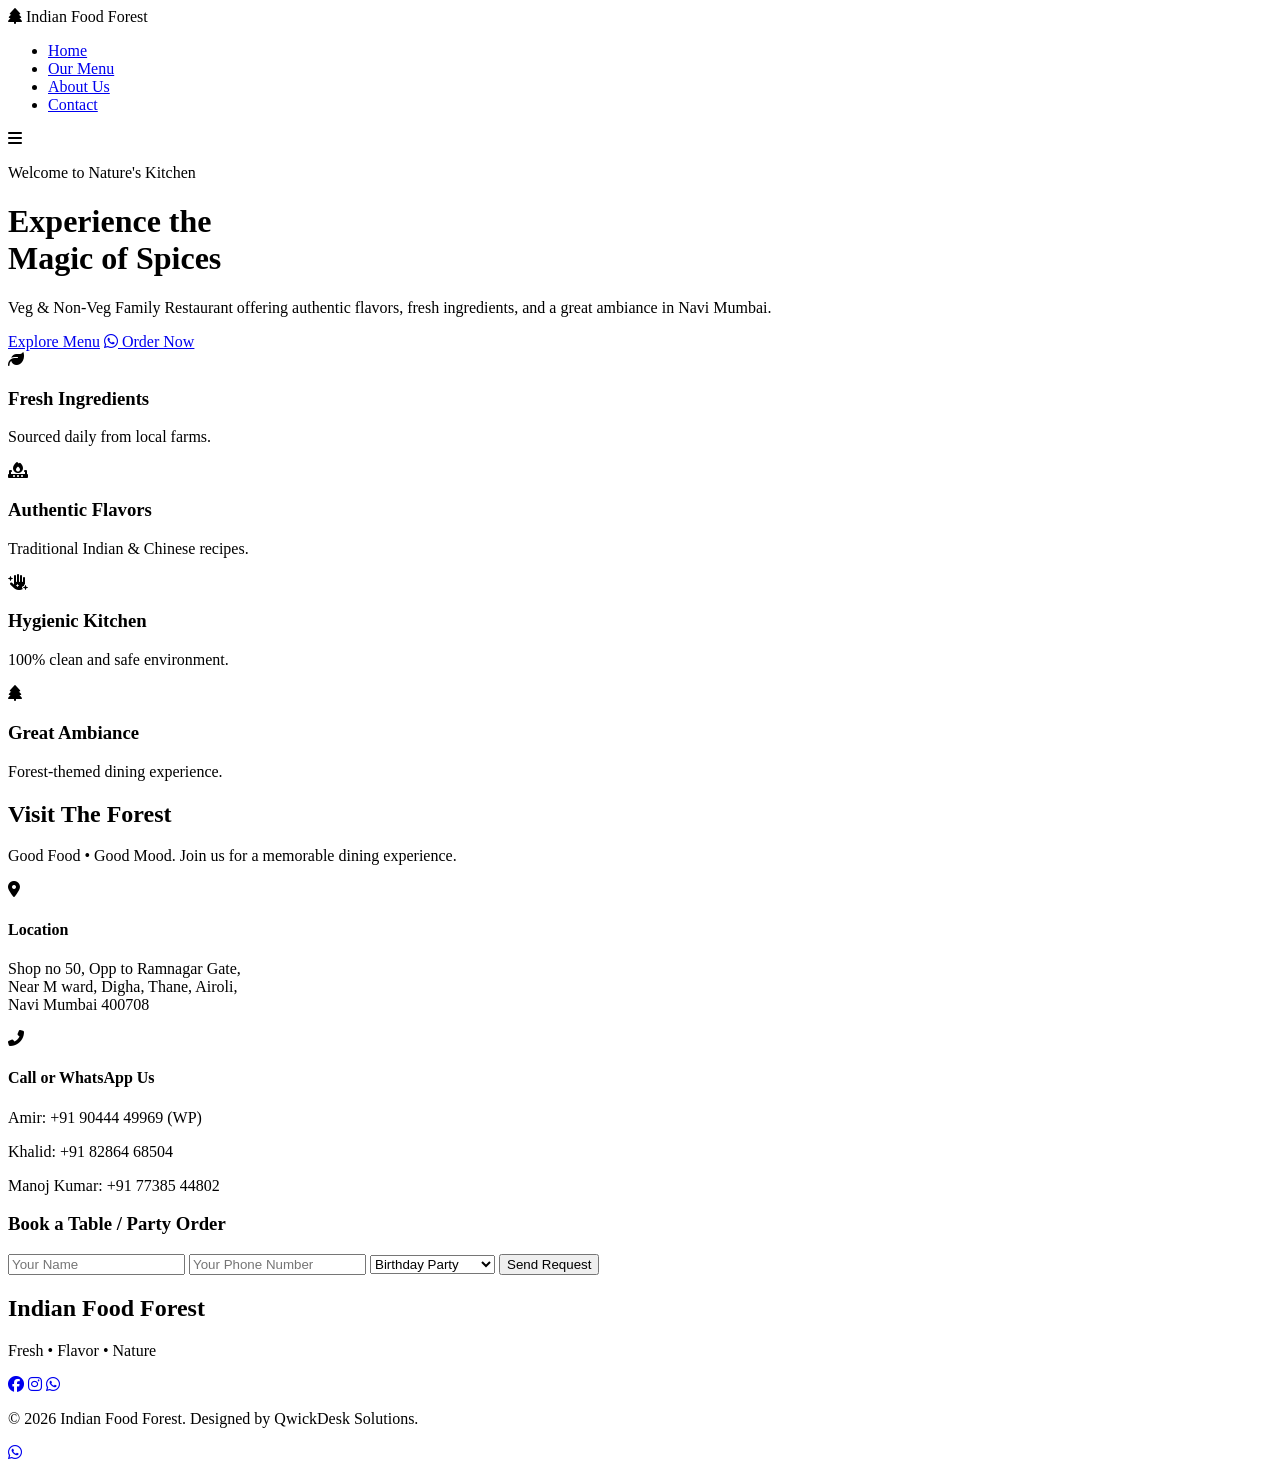
==== index.html @ 65fd7788 "Create index.html" ====
<!DOCTYPE html>
<html lang="en">
<head>
    <meta charset="UTF-8">
    <meta name="viewport" content="width=device-width, initial-scale=1.0">
    <title>Indian Food Forest | Fresh • Flavor • Nature</title>
    <link href="https://fonts.googleapis.com/css2?family=Playfair+Display:wght@500;700&family=Poppins:wght@300;400;600&display=swap" rel="stylesheet">
    <link rel="stylesheet" href="https://cdnjs.cloudflare.com/ajax/libs/font-awesome/6.4.0/css/all.min.css">
    <link rel="stylesheet" href="style.css">
</head>
<body>
    <nav class="navbar">
        <div class="logo">
            <i class="fas fa-tree"></i> Indian Food <span>Forest</span>
        </div>
        <ul class="nav-links">
            <li><a href="index.html" class="active">Home</a></li>
            <li><a href="menu.html">Our Menu</a></li>
            <li><a href="#about">About Us</a></li>
            <li><a href="#contact">Contact</a></li>
        </ul>
        <div class="hamburger"><i class="fas fa-bars"></i></div>
    </nav>

    <header class="hero" id="home">
        <div class="hero-overlay"></div>
        <div class="hero-content">
            <p class="subtitle">Welcome to Nature's Kitchen</p>
            <h1>Experience the <br><span>Magic of Spices</span></h1>
            <p class="description">Veg & Non-Veg Family Restaurant offering authentic flavors, fresh ingredients, and a great ambiance in Navi Mumbai.</p>
            <div class="hero-btns">
                <a href="menu.html" class="btn btn-primary">Explore Menu</a>
                <a href="https://wa.me/919044449969" class="btn btn-outline" target="_blank"><i class="fab fa-whatsapp"></i> Order Now</a>
            </div>
        </div>
    </header>

    <section class="features">
        <div class="feature-box">
            <i class="fas fa-leaf"></i>
            <h3>Fresh Ingredients</h3>
            <p>Sourced daily from local farms.</p>
        </div>
        <div class="feature-box">
            <i class="fas fa-fire-burner"></i>
            <h3>Authentic Flavors</h3>
            <p>Traditional Indian & Chinese recipes.</p>
        </div>
        <div class="feature-box">
            <i class="fas fa-hand-sparkles"></i>
            <h3>Hygienic Kitchen</h3>
            <p>100% clean and safe environment.</p>
        </div>
        <div class="feature-box">
            <i class="fas fa-tree"></i>
            <h3>Great Ambiance</h3>
            <p>Forest-themed dining experience.</p>
        </div>
    </section>

    <section class="contact-section" id="contact">
        <div class="contact-container">
            <div class="contact-info">
                <h2>Visit The Forest</h2>
                <p>Good Food • Good Mood. Join us for a memorable dining experience.</p>
                
                <div class="info-item">
                    <i class="fas fa-map-marker-alt"></i>
                    <div>
                        <h4>Location</h4>
                        <p>Shop no 50, Opp to Ramnagar Gate,<br>Near M ward, Digha, Thane, Airoli,<br>Navi Mumbai 400708</p>
                    </div>
                </div>
                
                <div class="info-item">
                    <i class="fas fa-phone-alt"></i>
                    <div>
                        <h4>Call or WhatsApp Us</h4>
                        <p>Amir: +91 90444 49969 (WP)</p>
                        <p>Khalid: +91 82864 68504</p>
                        <p>Manoj Kumar: +91 77385 44802</p>
                    </div>
                </div>
            </div>
            
            <div class="contact-form">
                <h3>Book a Table / Party Order</h3>
                <form>
                    <input type="text" placeholder="Your Name" required>
                    <input type="tel" placeholder="Your Phone Number" required>
                    <select>
                        <option>Birthday Party</option>
                        <option>Kitty Party</option>
                        <option>Anniversary</option>
                        <option>Outdoor Catering</option>
                    </select>
                    <button type="submit" class="btn btn-primary">Send Request</button>
                </form>
            </div>
        </div>
    </section>

    <footer>
        <div class="footer-content">
            <h2>Indian Food Forest</h2>
            <p>Fresh • Flavor • Nature</p>
            <div class="socials">
                <a href="#"><i class="fab fa-facebook"></i></a>
                <a href="#"><i class="fab fa-instagram"></i></a>
                <a href="#"><i class="fab fa-whatsapp"></i></a>
            </div>
            <p class="copyright">&copy; 2026 Indian Food Forest. Designed by QwickDesk Solutions.</p>
        </div>
    </footer>

    <a href="https://wa.me/919044449969" class="floating-wa" target="_blank">
        <i class="fab fa-whatsapp"></i>
    </a>

    <script src="script.js"></script>
</body>
</html>
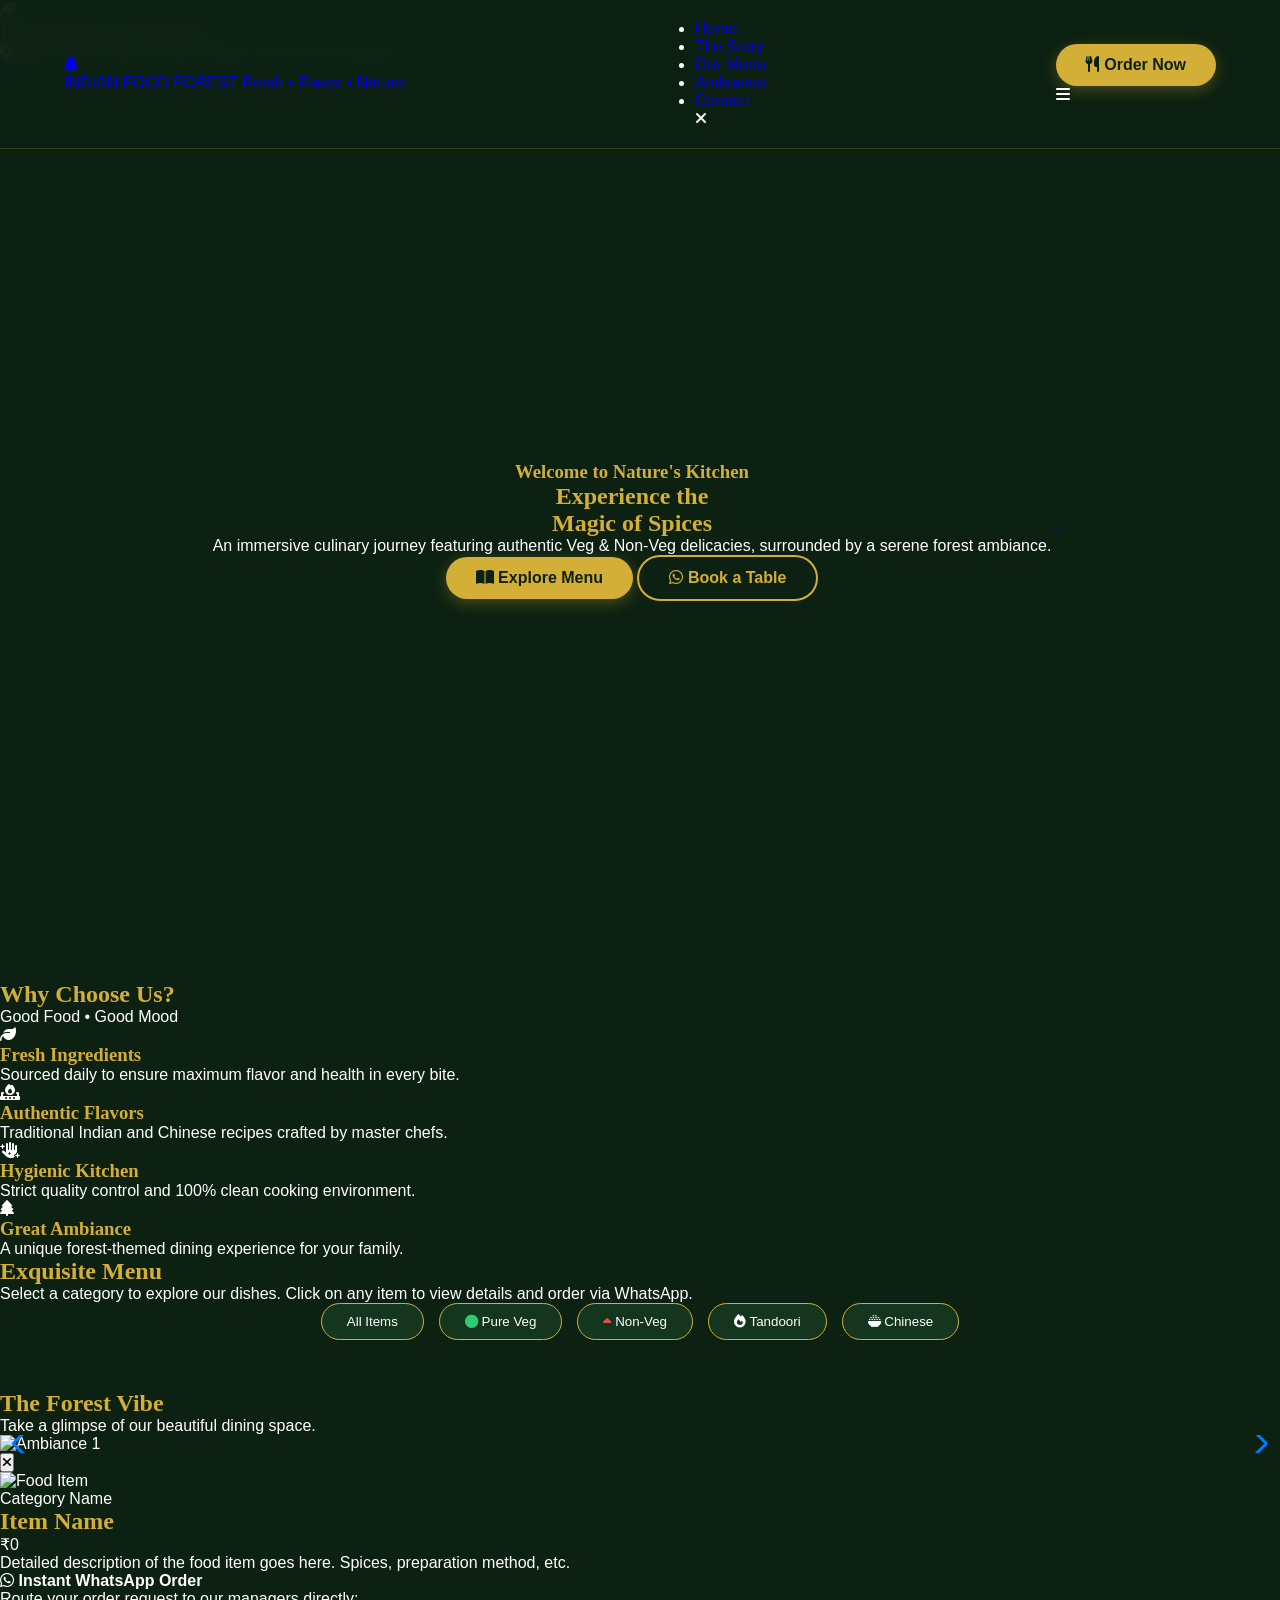
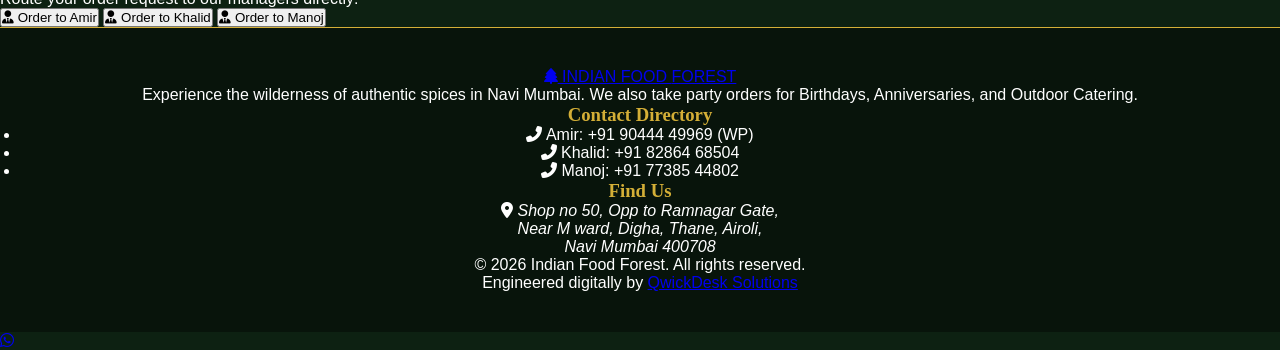
==== commit c387aa4b: "Update index.html" ====
--- a/index.html
+++ b/index.html
@@ -3,120 +3,253 @@
 <head>
     <meta charset="UTF-8">
     <meta name="viewport" content="width=device-width, initial-scale=1.0">
-    <title>Indian Food Forest | Fresh • Flavor • Nature</title>
-    <link href="https://fonts.googleapis.com/css2?family=Playfair+Display:wght@500;700&family=Poppins:wght@300;400;600&display=swap" rel="stylesheet">
+    <meta http-equiv="X-UA-Compatible" content="ie=edge">
+    
+    <title>Indian Food Forest | Premium Family Restaurant in Navi Mumbai</title>
+    <meta name="description" content="Experience the magic of authentic Veg and Non-Veg delicacies at Indian Food Forest. Located in Airoli, Navi Mumbai. Order online or book a table today!">
+    <meta name="keywords" content="Indian Food Forest, restaurant in Airoli, best veg non-veg restaurant Thane, food delivery Airoli, Tandoori food">
+    <meta name="author" content="QwickDesk Solutions">
+
+    <link rel="preconnect" href="https://fonts.googleapis.com">
+    <link rel="preconnect" href="https://fonts.gstatic.com" crossorigin>
+    <link href="https://fonts.googleapis.com/css2?family=Cinzel:wght@400;600;700&family=Montserrat:wght@300;400;500;600;700&display=swap" rel="stylesheet">
+    
     <link rel="stylesheet" href="https://cdnjs.cloudflare.com/ajax/libs/font-awesome/6.4.0/css/all.min.css">
+    
+    <link href="https://unpkg.com/aos@2.3.1/dist/aos.css" rel="stylesheet">
+    
+    <link rel="stylesheet" href="https://cdn.jsdelivr.net/npm/swiper@10/swiper-bundle.min.css" />
+
     <link rel="stylesheet" href="style.css">
 </head>
-<body>
-    <nav class="navbar">
-        <div class="logo">
-            <i class="fas fa-tree"></i> Indian Food <span>Forest</span>
-        </div>
-        <ul class="nav-links">
-            <li><a href="index.html" class="active">Home</a></li>
-            <li><a href="menu.html">Our Menu</a></li>
-            <li><a href="#about">About Us</a></li>
-            <li><a href="#contact">Contact</a></li>
-        </ul>
-        <div class="hamburger"><i class="fas fa-bars"></i></div>
-    </nav>
-
-    <header class="hero" id="home">
-        <div class="hero-overlay"></div>
-        <div class="hero-content">
-            <p class="subtitle">Welcome to Nature's Kitchen</p>
-            <h1>Experience the <br><span>Magic of Spices</span></h1>
-            <p class="description">Veg & Non-Veg Family Restaurant offering authentic flavors, fresh ingredients, and a great ambiance in Navi Mumbai.</p>
-            <div class="hero-btns">
-                <a href="menu.html" class="btn btn-primary">Explore Menu</a>
-                <a href="https://wa.me/919044449969" class="btn btn-outline" target="_blank"><i class="fab fa-whatsapp"></i> Order Now</a>
-            </div>
-        </div>
+<body class="hidden-scroll">
+
+    <div id="preloader">
+        <div class="loader-content">
+            <i class="fas fa-leaf preloader-icon"></i>
+            <h2>Loading The Forest...</h2>
+            <div class="progress-bar"><div class="progress"></div></div>
+        </div>
+    </div>
+
+    <div class="top-bar">
+        <div class="container top-bar-inner">
+            <div class="contact-strip">
+                <span><i class="fas fa-map-marker-alt"></i> Shop no 50, Near M ward, Digha, Airoli, Navi Mumbai</span>
+            </div>
+            <div class="social-strip">
+                <a href="#"><i class="fab fa-instagram"></i></a>
+                <a href="#"><i class="fab fa-facebook-f"></i></a>
+            </div>
+        </div>
+    </div>
+
+    <header class="header" id="header">
+        <nav class="navbar container">
+            <a href="index.html" class="brand-logo">
+                <i class="fas fa-tree logo-icon"></i>
+                <div class="logo-text">
+                    <span class="title">INDIAN FOOD <span class="highlight">FOREST</span></span>
+                    <span class="subtitle">Fresh • Flavor • Nature</span>
+                </div>
+            </a>
+            
+            <div class="nav-menu" id="nav-menu">
+                <ul class="nav-list">
+                    <li class="nav-item"><a href="#hero" class="nav-link active-link">Home</a></li>
+                    <li class="nav-item"><a href="#about" class="nav-link">The Story</a></li>
+                    <li class="nav-item"><a href="#menu-explore" class="nav-link">Our Menu</a></li>
+                    <li class="nav-item"><a href="#gallery" class="nav-link">Ambiance</a></li>
+                    <li class="nav-item"><a href="#footer-section" class="nav-link">Contact</a></li>
+                </ul>
+                <div class="nav-close" id="nav-close"><i class="fas fa-times"></i></div>
+            </div>
+
+            <div class="nav-actions">
+                <a href="#menu-explore" class="btn btn-primary nav-btn"><i class="fas fa-utensils"></i> Order Now</a>
+                <div class="nav-toggle" id="nav-toggle"><i class="fas fa-bars"></i></div>
+            </div>
+        </nav>
     </header>
 
-    <section class="features">
-        <div class="feature-box">
-            <i class="fas fa-leaf"></i>
-            <h3>Fresh Ingredients</h3>
-            <p>Sourced daily from local farms.</p>
-        </div>
-        <div class="feature-box">
-            <i class="fas fa-fire-burner"></i>
-            <h3>Authentic Flavors</h3>
-            <p>Traditional Indian & Chinese recipes.</p>
-        </div>
-        <div class="feature-box">
-            <i class="fas fa-hand-sparkles"></i>
-            <h3>Hygienic Kitchen</h3>
-            <p>100% clean and safe environment.</p>
-        </div>
-        <div class="feature-box">
-            <i class="fas fa-tree"></i>
-            <h3>Great Ambiance</h3>
-            <p>Forest-themed dining experience.</p>
-        </div>
-    </section>
-
-    <section class="contact-section" id="contact">
-        <div class="contact-container">
-            <div class="contact-info">
-                <h2>Visit The Forest</h2>
-                <p>Good Food • Good Mood. Join us for a memorable dining experience.</p>
-                
-                <div class="info-item">
+    <main class="main">
+        <section class="hero section" id="hero">
+            <div class="hero-overlay"></div>
+            <div class="hero-container container grid">
+                <div class="hero-data" data-aos="fade-up" data-aos-duration="1500">
+                    <h3 class="hero-subtitle">Welcome to Nature's Kitchen</h3>
+                    <h1 class="hero-title">Experience the <br><span class="text-gradient">Magic of Spices</span></h1>
+                    <p class="hero-description">An immersive culinary journey featuring authentic Veg & Non-Veg delicacies, surrounded by a serene forest ambiance.</p>
+                    <div class="hero-buttons">
+                        <a href="#menu-explore" class="btn btn-primary"><i class="fas fa-book-open"></i> Explore Menu</a>
+                        <a href="https://wa.me/919044449969" target="_blank" class="btn btn-outline"><i class="fab fa-whatsapp"></i> Book a Table</a>
+                    </div>
+                </div>
+            </div>
+            <div class="scroll-down">
+                <a href="#about"><i class="fas fa-chevron-down scroll-bounce"></i></a>
+            </div>
+        </section>
+
+        <section class="about section" id="about">
+            <div class="container">
+                <div class="section-title-wrap" data-aos="fade-up">
+                    <h2 class="section-title">Why Choose Us?</h2>
+                    <p class="section-subtitle">Good Food • Good Mood</p>
+                </div>
+                <div class="features-grid grid">
+                    <div class="feature-card" data-aos="fade-up" data-aos-delay="100">
+                        <div class="feature-icon"><i class="fas fa-leaf"></i></div>
+                        <h3>Fresh Ingredients</h3>
+                        <p>Sourced daily to ensure maximum flavor and health in every bite.</p>
+                    </div>
+                    <div class="feature-card" data-aos="fade-up" data-aos-delay="200">
+                        <div class="feature-icon"><i class="fas fa-fire-burner"></i></div>
+                        <h3>Authentic Flavors</h3>
+                        <p>Traditional Indian and Chinese recipes crafted by master chefs.</p>
+                    </div>
+                    <div class="feature-card" data-aos="fade-up" data-aos-delay="300">
+                        <div class="feature-icon"><i class="fas fa-hand-sparkles"></i></div>
+                        <h3>Hygienic Kitchen</h3>
+                        <p>Strict quality control and 100% clean cooking environment.</p>
+                    </div>
+                    <div class="feature-card" data-aos="fade-up" data-aos-delay="400">
+                        <div class="feature-icon"><i class="fas fa-tree"></i></div>
+                        <h3>Great Ambiance</h3>
+                        <p>A unique forest-themed dining experience for your family.</p>
+                    </div>
+                </div>
+            </div>
+        </section>
+
+        <section class="menu-explore section" id="menu-explore">
+            <div class="container">
+                <div class="section-title-wrap text-center" data-aos="fade-up">
+                    <h2 class="section-title">Exquisite Menu</h2>
+                    <p class="section-subtitle">Select a category to explore our dishes. Click on any item to view details and order via WhatsApp.</p>
+                </div>
+
+                <div class="menu-filters" data-aos="fade-up" data-aos-delay="200">
+                    <button class="filter-btn active-filter" data-filter="all">All Items</button>
+                    <button class="filter-btn" data-filter="veg"><i class="fas fa-circle" style="color: #2ecc71;"></i> Pure Veg</button>
+                    <button class="filter-btn" data-filter="nonveg"><i class="fas fa-caret-up" style="color: #e74c3c;"></i> Non-Veg</button>
+                    <button class="filter-btn" data-filter="tandoori"><i class="fas fa-fire"></i> Tandoori</button>
+                    <button class="filter-btn" data-filter="chinese"><i class="fas fa-bowl-rice"></i> Chinese</button>
+                </div>
+
+                <div class="menu-grid" id="menu-grid" data-aos="fade-in" data-aos-delay="400">
+                    </div>
+            </div>
+        </section>
+
+        <section class="gallery section" id="gallery">
+            <div class="container">
+                <div class="section-title-wrap" data-aos="fade-right">
+                    <h2 class="section-title">The Forest Vibe</h2>
+                    <p class="section-subtitle">Take a glimpse of our beautiful dining space.</p>
+                </div>
+                <div class="swiper gallery-swiper" data-aos="zoom-in">
+                    <div class="swiper-wrapper">
+                        <div class="swiper-slide"><img src="https://images.unsplash.com/photo-1555396273-367ea4eb4db5?q=80&w=1000&auto=format&fit=crop" alt="Ambiance 1" class="gallery-img"></div>
+                        <div class="swiper-slide"><img src="https://images.unsplash.com/photo-1517248135467-4c7edcad34c4?q=80&w=1000&auto=format&fit=crop" alt="Ambiance 2" class="gallery-img"></div>
+                    </div>
+                    <div class="swiper-pagination"></div>
+                    <div class="swiper-button-next"></div>
+                    <div class="swiper-button-prev"></div>
+                </div>
+            </div>
+        </section>
+    </main>
+
+    <div class="item-modal" id="item-modal">
+        <div class="modal-backdrop" id="modal-backdrop"></div>
+        <div class="modal-box glass-card">
+            <button class="modal-close" id="modal-close"><i class="fas fa-times"></i></button>
+            <div class="modal-body grid">
+                <div class="modal-img-container">
+                    <img src="" alt="Food Item" id="modal-image" class="modal-item-img">
+                    <div id="modal-diet-badge" class="modal-badge"></div>
+                </div>
+                <div class="modal-content-details">
+                    <span class="modal-category" id="modal-category">Category Name</span>
+                    <h2 class="modal-title" id="modal-title">Item Name</h2>
+                    <p class="modal-price" id="modal-price">₹0</p>
+                    <p class="modal-desc" id="modal-desc">Detailed description of the food item goes here. Spices, preparation method, etc.</p>
+                    
+                    <div class="order-action-box">
+                        <h4 class="order-title"><i class="fab fa-whatsapp"></i> Instant WhatsApp Order</h4>
+                        <p class="order-subtitle">Route your order request to our managers directly:</p>
+                        
+                        <div class="routing-buttons">
+                            <button class="route-btn amir-btn" onclick="sendWhatsAppOrder('919044449969', 'Amir')">
+                                <i class="fas fa-user-tie"></i> Order to Amir
+                            </button>
+                            <button class="route-btn khalid-btn" onclick="sendWhatsAppOrder('918286468504', 'Khalid')">
+                                <i class="fas fa-user-tie"></i> Order to Khalid
+                            </button>
+                            <button class="route-btn manoj-btn" onclick="sendWhatsAppOrder('917738544802', 'Manoj')">
+                                <i class="fas fa-user-tie"></i> Order to Manoj
+                            </button>
+                        </div>
+                    </div>
+                </div>
+            </div>
+        </div>
+    </div>
+
+    <footer class="footer section" id="footer-section">
+        <div class="container footer-container grid">
+            
+            <div class="footer-brand-info">
+                <a href="#" class="brand-logo footer-logo">
+                    <i class="fas fa-tree logo-icon"></i>
+                    INDIAN FOOD <span class="highlight">FOREST</span>
+                </a>
+                <p class="footer-desc">Experience the wilderness of authentic spices in Navi Mumbai. We also take party orders for Birthdays, Anniversaries, and Outdoor Catering.</p>
+            </div>
+
+            <div class="footer-links-box">
+                <h3 class="footer-title">Contact Directory</h3>
+                <ul class="footer-contacts">
+                    <li><i class="fas fa-phone-alt"></i> Amir: +91 90444 49969 (WP)</li>
+                    <li><i class="fas fa-phone-alt"></i> Khalid: +91 82864 68504</li>
+                    <li><i class="fas fa-phone-alt"></i> Manoj: +91 77385 44802</li>
+                </ul>
+            </div>
+
+            <div class="footer-location-box">
+                <h3 class="footer-title">Find Us</h3>
+                <address class="footer-address">
                     <i class="fas fa-map-marker-alt"></i>
-                    <div>
-                        <h4>Location</h4>
-                        <p>Shop no 50, Opp to Ramnagar Gate,<br>Near M ward, Digha, Thane, Airoli,<br>Navi Mumbai 400708</p>
-                    </div>
-                </div>
-                
-                <div class="info-item">
-                    <i class="fas fa-phone-alt"></i>
-                    <div>
-                        <h4>Call or WhatsApp Us</h4>
-                        <p>Amir: +91 90444 49969 (WP)</p>
-                        <p>Khalid: +91 82864 68504</p>
-                        <p>Manoj Kumar: +91 77385 44802</p>
-                    </div>
-                </div>
-            </div>
-            
-            <div class="contact-form">
-                <h3>Book a Table / Party Order</h3>
-                <form>
-                    <input type="text" placeholder="Your Name" required>
-                    <input type="tel" placeholder="Your Phone Number" required>
-                    <select>
-                        <option>Birthday Party</option>
-                        <option>Kitty Party</option>
-                        <option>Anniversary</option>
-                        <option>Outdoor Catering</option>
-                    </select>
-                    <button type="submit" class="btn btn-primary">Send Request</button>
-                </form>
-            </div>
-        </div>
-    </section>
-
-    <footer>
-        <div class="footer-content">
-            <h2>Indian Food Forest</h2>
-            <p>Fresh • Flavor • Nature</p>
-            <div class="socials">
-                <a href="#"><i class="fab fa-facebook"></i></a>
-                <a href="#"><i class="fab fa-instagram"></i></a>
-                <a href="#"><i class="fab fa-whatsapp"></i></a>
-            </div>
-            <p class="copyright">&copy; 2026 Indian Food Forest. Designed by QwickDesk Solutions.</p>
+                    Shop no 50, Opp to Ramnagar Gate,<br>
+                    Near M ward, Digha, Thane, Airoli,<br>
+                    Navi Mumbai 400708
+                </address>
+            </div>
+        </div>
+
+        <div class="footer-bottom container">
+            <p class="copyright">&copy; 2026 Indian Food Forest. All rights reserved.</p>
+            <p class="developer-tag">Engineered digitally by <a href="https://qwickdesksolutions.co.in" target="_blank">QwickDesk Solutions</a></p>
         </div>
     </footer>
 
-    <a href="https://wa.me/919044449969" class="floating-wa" target="_blank">
+    <a href="https://wa.me/919044449969" class="floating-whatsapp" target="_blank" title="Chat with us">
         <i class="fab fa-whatsapp"></i>
     </a>
 
-    <script src="script.js"></script>
+    <script src="https://unpkg.com/aos@2.3.1/dist/aos.js"></script>
+    <script src="https://cdn.jsdelivr.net/npm/swiper@10/swiper-bundle.min.js"></script>
+    
+    <script src="database.js"></script>
+    <script src="app.js"></script>
+    
+    <script>
+        AOS.init({
+            once: true,
+            offset: 50,
+            duration: 800
+        });
+    </script>
 </body>
 </html>
--- a/style.css
+++ b/style.css
@@ -0,0 +1,203 @@
+/* --- GLOBAL VARIABLES --- */
+:root {
+    --dark-green: #0d2112;
+    --forest-green: #14361e;
+    --gold: #d4af37;
+    --gold-light: #f3e5ab;
+    --white: #ffffff;
+    --text-gray: #b0c4b1;
+    --veg: #2ecc71;
+    --nonveg: #e74c3c;
+    --font-heading: 'Playfair Display', serif;
+    --font-body: 'Poppins', sans-serif;
+}
+
+* {
+    margin: 0;
+    padding: 0;
+    box-sizing: border-box;
+}
+
+body {
+    font-family: var(--font-body);
+    background-color: var(--dark-green);
+    color: var(--white);
+    overflow-x: hidden;
+}
+
+/* --- TYPOGRAPHY & BUTTONS --- */
+h1, h2, h3 { font-family: var(--font-heading); color: var(--gold); }
+.btn {
+    padding: 12px 30px;
+    border-radius: 30px;
+    font-weight: 600;
+    text-decoration: none;
+    transition: all 0.3s ease;
+    display: inline-block;
+    cursor: pointer;
+    border: none;
+}
+.btn-primary {
+    background: var(--gold);
+    color: var(--dark-green);
+    box-shadow: 0 4px 15px rgba(212, 175, 55, 0.3);
+}
+.btn-primary:hover {
+    background: var(--white);
+    transform: translateY(-3px);
+}
+.btn-outline {
+    background: transparent;
+    border: 2px solid var(--gold);
+    color: var(--gold);
+}
+.btn-outline:hover {
+    background: var(--gold);
+    color: var(--dark-green);
+}
+
+/* --- NAVBAR --- */
+.navbar {
+    display: flex;
+    justify-content: space-between;
+    align-items: center;
+    padding: 20px 5%;
+    background: rgba(13, 33, 18, 0.95);
+    position: fixed;
+    width: 100%;
+    top: 0;
+    z-index: 1000;
+    backdrop-filter: blur(10px);
+    border-bottom: 1px solid rgba(212, 175, 55, 0.2);
+}
+.logo {
+    font-size: 24px;
+    font-family: var(--font-heading);
+    font-weight: 700;
+    color: var(--gold);
+}
+.logo span { color: var(--white); }
+.nav-links { list-style: none; display: flex; gap: 30px; }
+.nav-links a { color: var(--white); text-decoration: none; font-weight: 400; transition: color 0.3s; }
+.nav-links a:hover, .nav-links a.active { color: var(--gold); }
+.hamburger { display: none; font-size: 24px; cursor: pointer; color: var(--gold); }
+
+/* --- HERO SECTION --- */
+.hero {
+    height: 100vh;
+    background: url('https://images.unsplash.com/photo-1542665952-1262d10e8d0e?auto=format&fit=crop&w=1920&q=80') center/cover no-repeat;
+    position: relative;
+    display: flex;
+    align-items: center;
+    justify-content: center;
+    text-align: center;
+}
+.hero-overlay {
+    position: absolute;
+    top: 0; left: 0; width: 100%; height: 100%;
+    background: linear-gradient(to bottom, rgba(13,33,18,0.7), rgba(13,33,18,0.95));
+}
+.hero-content { position: relative; z-index: 10; max-width: 800px; padding: 0 20px; }
+.hero-content .subtitle { color: var(--gold); letter-spacing: 3px; text-transform: uppercase; margin-bottom: 15px; }
+.hero-content h1 { font-size: 4.5rem; color: var(--white); margin-bottom: 20px; line-height: 1.2; }
+.hero-content h1 span { color: var(--gold); }
+.hero-content .description { font-size: 1.1rem; color: var(--text-gray); margin-bottom: 30px; }
+.hero-btns { display: flex; justify-content: center; gap: 20px; flex-wrap: wrap; }
+
+/* --- FEATURES SECTION --- */
+.features {
+    display: grid;
+    grid-template-columns: repeat(auto-fit, minmax(200px, 1fr));
+    gap: 30px;
+    padding: 80px 5%;
+    background: var(--forest-green);
+    border-top: 2px solid var(--gold);
+    border-bottom: 2px solid var(--gold);
+}
+.feature-box {
+    text-align: center;
+    padding: 30px;
+    background: var(--dark-green);
+    border-radius: 15px;
+    border: 1px solid rgba(212, 175, 55, 0.2);
+    transition: transform 0.3s;
+}
+.feature-box:hover { transform: translateY(-10px); border-color: var(--gold); }
+.feature-box i { font-size: 40px; color: var(--gold); margin-bottom: 20px; }
+.feature-box h3 { font-size: 1.2rem; color: var(--white); margin-bottom: 10px; }
+.feature-box p { color: var(--text-gray); font-size: 0.9rem; }
+
+/* --- CONTACT SECTION --- */
+.contact-section { padding: 100px 5%; }
+.contact-container {
+    display: grid;
+    grid-template-columns: 1fr 1fr;
+    gap: 60px;
+    background: var(--forest-green);
+    padding: 50px;
+    border-radius: 30px;
+    box-shadow: 0 10px 30px rgba(0,0,0,0.5);
+}
+.contact-info .info-item { display: flex; gap: 20px; margin-top: 30px; }
+.info-item i { font-size: 24px; color: var(--gold); }
+.info-item h4 { color: var(--gold); margin-bottom: 5px; }
+.info-item p { color: var(--text-gray); line-height: 1.6; }
+.contact-form form { display: flex; flex-direction: column; gap: 20px; margin-top: 20px; }
+.contact-form input, .contact-form select {
+    padding: 15px;
+    background: var(--dark-green);
+    border: 1px solid rgba(212, 175, 55, 0.3);
+    color: white;
+    border-radius: 10px;
+    font-family: var(--font-body);
+}
+
+/* --- ADVANCED MENU UI (menu.html) --- */
+.menu-page { background: url('https://www.transparenttextures.com/patterns/wood-pattern.png') var(--dark-green); }
+.menu-header { text-align: center; padding: 120px 20px 40px; }
+.menu-header h1 { font-size: 3rem; margin-bottom: 10px; }
+.menu-filters { display: flex; justify-content: center; gap: 15px; margin-bottom: 50px; flex-wrap: wrap; }
+.filter-btn {
+    background: var(--forest-green); color: white; padding: 10px 25px; border-radius: 30px;
+    border: 1px solid var(--gold); font-family: var(--font-body); cursor: pointer; transition: 0.3s;
+}
+.filter-btn.active, .filter-btn:hover { background: var(--gold); color: var(--dark-green); font-weight: bold; }
+.menu-grid-container { max-width: 1200px; margin: 0 auto; padding: 0 20px; display: grid; grid-template-columns: repeat(auto-fit, minmax(350px, 1fr)); gap: 40px; }
+.menu-category { background: rgba(20, 54, 30, 0.8); padding: 30px; border-radius: 20px; border: 1px solid rgba(212, 175, 55, 0.3); }
+.category-title { border-bottom: 2px dashed var(--gold); padding-bottom: 10px; margin-bottom: 20px; font-size: 1.8rem; }
+.menu-item { display: flex; justify-content: space-between; align-items: center; margin-bottom: 15px; border-bottom: 1px solid rgba(255,255,255,0.1); padding-bottom: 10px; }
+.item-name { flex: 1; margin-left: 10px; font-size: 1.1rem; }
+.item-price { color: var(--gold); font-weight: bold; font-size: 1.2rem; }
+.veg-mark { width: 12px; height: 12px; border: 2px solid var(--veg); display: inline-block; position: relative; border-radius: 2px; }
+.veg-mark::after { content:''; width: 6px; height: 6px; background: var(--veg); border-radius: 50%; position: absolute; top: 1px; left: 1px; }
+.nonveg-mark { width: 12px; height: 12px; border: 2px solid var(--nonveg); display: inline-block; position: relative; border-radius: 2px; }
+.nonveg-mark::after { content:''; width: 6px; height: 6px; background: var(--nonveg); border-radius: 50%; position: absolute; top: 1px; left: 1px; }
+
+/* --- FOOTER & WHATSAPP --- */
+footer { background: #08140b; text-align: center; padding: 40px 20px; border-top: 1px solid var(--gold); }
+.socials { margin: 20px 0; }
+.socials a { color: var(--gold); font-size: 24px; margin: 0 10px; transition: 0.3s; }
+.socials a:hover { color: var(--white); }
+.floating-wa {
+    position: fixed; bottom: 30px; right: 30px;
+    background: #25D366; color: white;
+    width: 60px; height: 60px; border-radius: 50%;
+    display: flex; align-items: center; justify-content: center;
+    font-size: 35px; box-shadow: 0 5px 15px rgba(0,0,0,0.5); z-index: 9999;
+    transition: transform 0.3s;
+}
+.floating-wa:hover { transform: scale(1.1); }
+
+/* --- RESPONSIVE MOBILE FIXES --- */
+@media (max-width: 768px) {
+    .hero-content h1 { font-size: 2.8rem; }
+    .contact-container { grid-template-columns: 1fr; padding: 30px 20px; }
+    .nav-links {
+        position: absolute; top: 70px; left: -100%;
+        flex-direction: column; background: var(--forest-green);
+        width: 100%; text-align: center; padding: 20px 0;
+        transition: 0.3s;
+    }
+    .nav-links.active { left: 0; }
+    .hamburger { display: block; }
+}
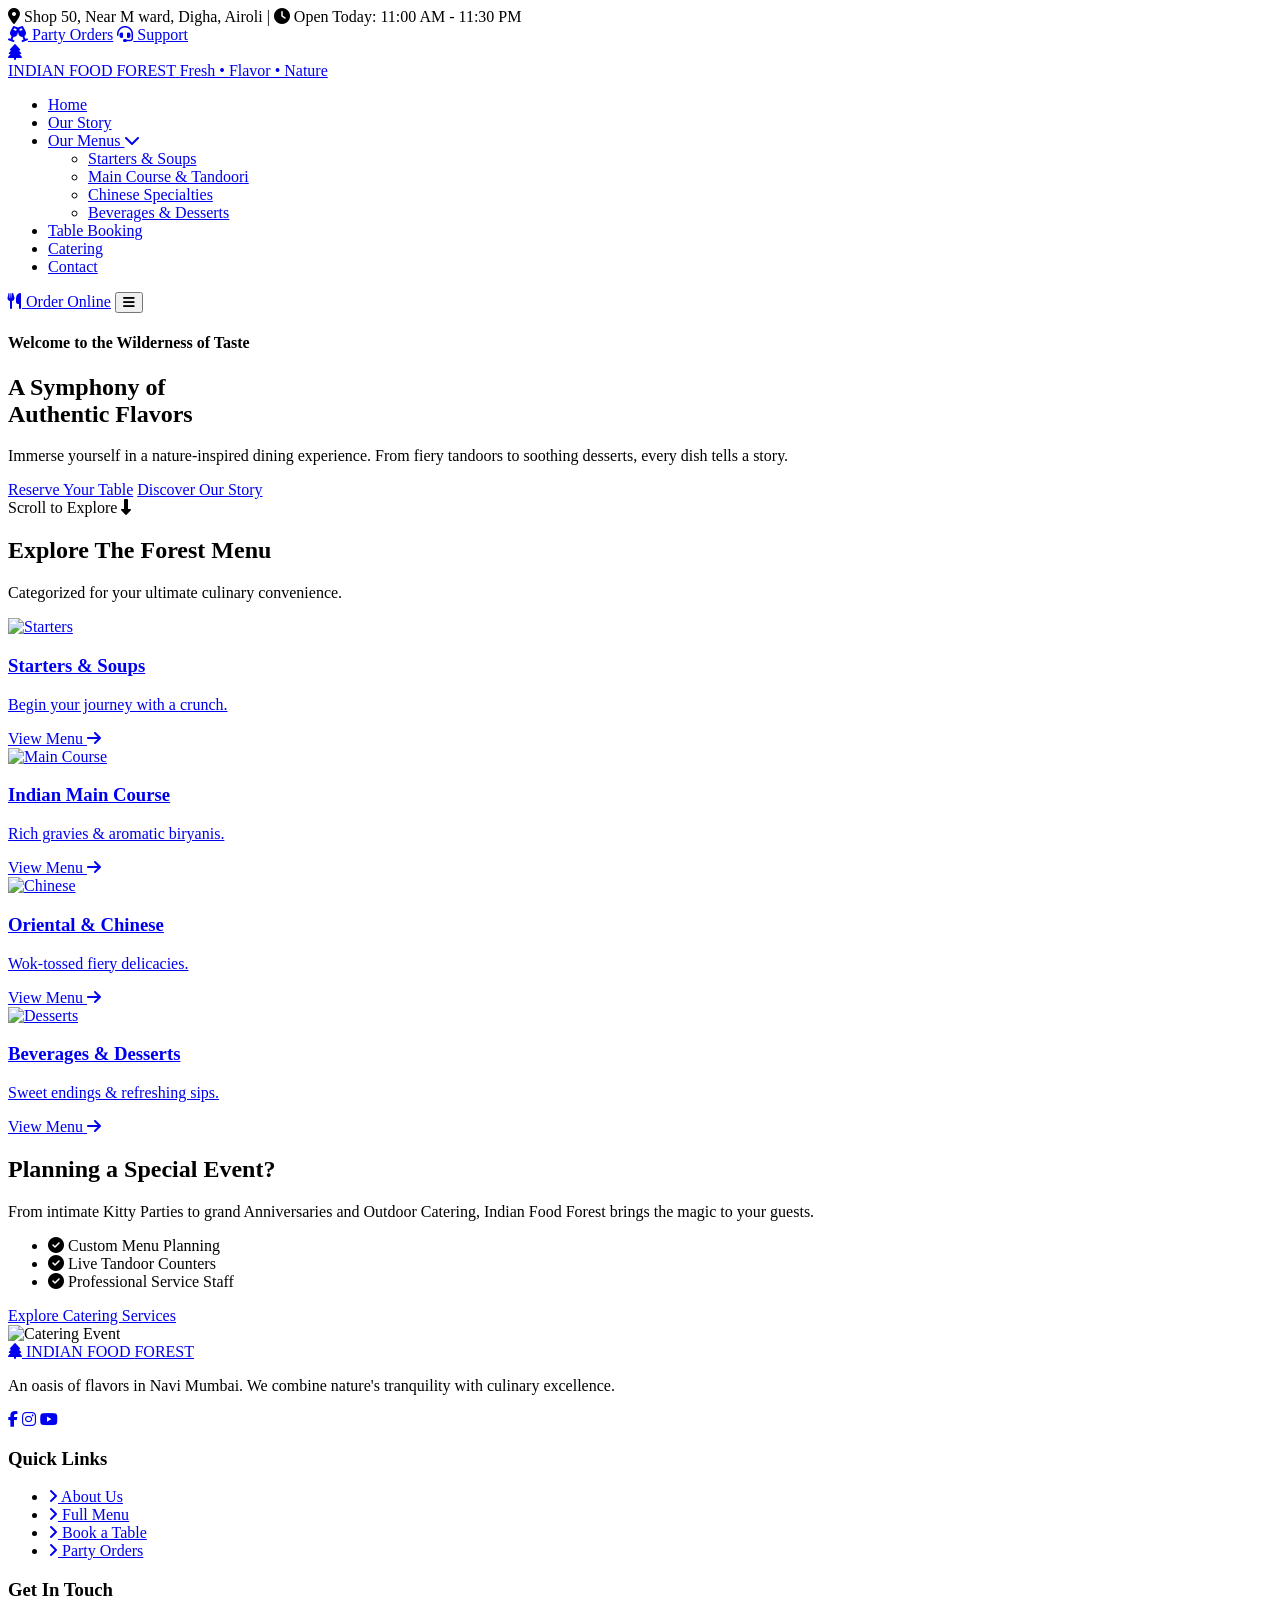
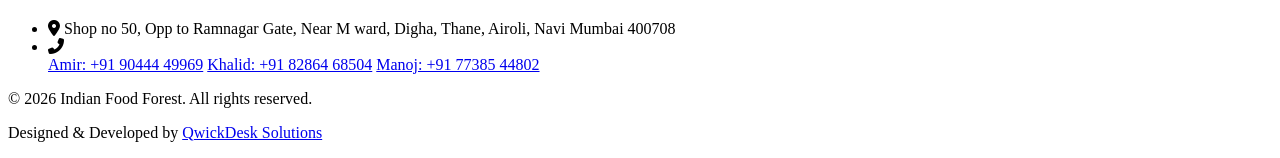
==== commit a1a9cca4: "Update index.html" ====
--- a/index.html
+++ b/index.html
@@ -5,47 +5,39 @@
     <meta name="viewport" content="width=device-width, initial-scale=1.0">
     <meta http-equiv="X-UA-Compatible" content="ie=edge">
     
-    <title>Indian Food Forest | Premium Family Restaurant in Navi Mumbai</title>
-    <meta name="description" content="Experience the magic of authentic Veg and Non-Veg delicacies at Indian Food Forest. Located in Airoli, Navi Mumbai. Order online or book a table today!">
-    <meta name="keywords" content="Indian Food Forest, restaurant in Airoli, best veg non-veg restaurant Thane, food delivery Airoli, Tandoori food">
+    <title>Indian Food Forest | The Ultimate Dining Experience in Navi Mumbai</title>
+    <meta name="description" content="Welcome to Indian Food Forest, Navi Mumbai's premium forest-themed restaurant. Explore our 10-page digital experience covering authentic Veg, Non-Veg, Tandoori, and catering services.">
+    <meta name="keywords" content="Indian Food Forest, Airoli restaurant, forest theme restaurant Navi Mumbai, party orders, fine dining">
     <meta name="author" content="QwickDesk Solutions">
+    <meta name="theme-color" content="#07120a">
 
     <link rel="preconnect" href="https://fonts.googleapis.com">
     <link rel="preconnect" href="https://fonts.gstatic.com" crossorigin>
     <link href="https://fonts.googleapis.com/css2?family=Cinzel:wght@400;600;700&family=Montserrat:wght@300;400;500;600;700&display=swap" rel="stylesheet">
     
     <link rel="stylesheet" href="https://cdnjs.cloudflare.com/ajax/libs/font-awesome/6.4.0/css/all.min.css">
-    
     <link href="https://unpkg.com/aos@2.3.1/dist/aos.css" rel="stylesheet">
     
-    <link rel="stylesheet" href="https://cdn.jsdelivr.net/npm/swiper@10/swiper-bundle.min.css" />
-
-    <link rel="stylesheet" href="style.css">
+    <link rel="stylesheet" href="master.css">
 </head>
-<body class="hidden-scroll">
-
-    <div id="preloader">
-        <div class="loader-content">
-            <i class="fas fa-leaf preloader-icon"></i>
-            <h2>Loading The Forest...</h2>
-            <div class="progress-bar"><div class="progress"></div></div>
+<body class="home-page">
+
+    <div class="top-bar">
+        <div class="container top-bar-flex">
+            <div class="contact-info">
+                <span><i class="fas fa-map-marker-alt"></i> Shop 50, Near M ward, Digha, Airoli</span>
+                <span class="divider">|</span>
+                <span><i class="fas fa-clock"></i> Open Today: 11:00 AM - 11:30 PM</span>
+            </div>
+            <div class="top-links">
+                <a href="catering.html"><i class="fas fa-glass-cheers"></i> Party Orders</a>
+                <a href="contact.html"><i class="fas fa-headset"></i> Support</a>
+            </div>
         </div>
     </div>
 
-    <div class="top-bar">
-        <div class="container top-bar-inner">
-            <div class="contact-strip">
-                <span><i class="fas fa-map-marker-alt"></i> Shop no 50, Near M ward, Digha, Airoli, Navi Mumbai</span>
-            </div>
-            <div class="social-strip">
-                <a href="#"><i class="fab fa-instagram"></i></a>
-                <a href="#"><i class="fab fa-facebook-f"></i></a>
-            </div>
-        </div>
-    </div>
-
-    <header class="header" id="header">
-        <nav class="navbar container">
+    <header class="main-header" id="navbar">
+        <div class="container nav-container">
             <a href="index.html" class="brand-logo">
                 <i class="fas fa-tree logo-icon"></i>
                 <div class="logo-text">
@@ -54,197 +46,182 @@
                 </div>
             </a>
             
-            <div class="nav-menu" id="nav-menu">
+            <nav class="nav-menu">
                 <ul class="nav-list">
-                    <li class="nav-item"><a href="#hero" class="nav-link active-link">Home</a></li>
-                    <li class="nav-item"><a href="#about" class="nav-link">The Story</a></li>
-                    <li class="nav-item"><a href="#menu-explore" class="nav-link">Our Menu</a></li>
-                    <li class="nav-item"><a href="#gallery" class="nav-link">Ambiance</a></li>
-                    <li class="nav-item"><a href="#footer-section" class="nav-link">Contact</a></li>
+                    <li><a href="index.html" class="active">Home</a></li>
+                    <li><a href="about.html">Our Story</a></li>
+                    
+                    <li class="dropdown">
+                        <a href="menu.html">Our Menus <i class="fas fa-chevron-down"></i></a>
+                        <ul class="dropdown-menu">
+                            <li><a href="starters.html">Starters & Soups</a></li>
+                            <li><a href="main-course.html">Main Course & Tandoori</a></li>
+                            <li><a href="chinese.html">Chinese Specialties</a></li>
+                            <li><a href="desserts.html">Beverages & Desserts</a></li>
+                        </ul>
+                    </li>
+                    
+                    <li><a href="reservation.html">Table Booking</a></li>
+                    <li><a href="catering.html">Catering</a></li>
+                    <li><a href="contact.html">Contact</a></li>
                 </ul>
-                <div class="nav-close" id="nav-close"><i class="fas fa-times"></i></div>
-            </div>
+            </nav>
 
             <div class="nav-actions">
-                <a href="#menu-explore" class="btn btn-primary nav-btn"><i class="fas fa-utensils"></i> Order Now</a>
-                <div class="nav-toggle" id="nav-toggle"><i class="fas fa-bars"></i></div>
-            </div>
-        </nav>
+                <a href="menu.html" class="btn btn-primary"><i class="fas fa-utensils"></i> Order Online</a>
+                <button class="mobile-menu-btn"><i class="fas fa-bars"></i></button>
+            </div>
+        </div>
     </header>
 
-    <main class="main">
-        <section class="hero section" id="hero">
+    <main>
+        <section class="hero-section">
             <div class="hero-overlay"></div>
-            <div class="hero-container container grid">
-                <div class="hero-data" data-aos="fade-up" data-aos-duration="1500">
-                    <h3 class="hero-subtitle">Welcome to Nature's Kitchen</h3>
-                    <h1 class="hero-title">Experience the <br><span class="text-gradient">Magic of Spices</span></h1>
-                    <p class="hero-description">An immersive culinary journey featuring authentic Veg & Non-Veg delicacies, surrounded by a serene forest ambiance.</p>
-                    <div class="hero-buttons">
-                        <a href="#menu-explore" class="btn btn-primary"><i class="fas fa-book-open"></i> Explore Menu</a>
-                        <a href="https://wa.me/919044449969" target="_blank" class="btn btn-outline"><i class="fab fa-whatsapp"></i> Book a Table</a>
-                    </div>
-                </div>
-            </div>
-            <div class="scroll-down">
-                <a href="#about"><i class="fas fa-chevron-down scroll-bounce"></i></a>
+            <div class="container hero-content text-center">
+                <h4 data-aos="fade-down" data-aos-duration="1000" class="hero-tagline">Welcome to the Wilderness of Taste</h4>
+                <h1 data-aos="zoom-in" data-aos-duration="1200" class="hero-main-title">A Symphony of <br><span class="text-gradient">Authentic Flavors</span></h1>
+                <p data-aos="fade-up" data-aos-duration="1000" data-aos-delay="200" class="hero-desc">Immerse yourself in a nature-inspired dining experience. From fiery tandoors to soothing desserts, every dish tells a story.</p>
+                
+                <div class="hero-btn-group" data-aos="fade-up" data-aos-delay="400">
+                    <a href="reservation.html" class="btn btn-solid-gold">Reserve Your Table</a>
+                    <a href="about.html" class="btn btn-outline-light">Discover Our Story</a>
+                </div>
+            </div>
+            
+            <div class="scroll-indicator">
+                <span>Scroll to Explore</span>
+                <i class="fas fa-long-arrow-alt-down"></i>
             </div>
         </section>
 
-        <section class="about section" id="about">
+        <section class="category-showcase section-padding">
             <div class="container">
-                <div class="section-title-wrap" data-aos="fade-up">
-                    <h2 class="section-title">Why Choose Us?</h2>
-                    <p class="section-subtitle">Good Food • Good Mood</p>
-                </div>
-                <div class="features-grid grid">
-                    <div class="feature-card" data-aos="fade-up" data-aos-delay="100">
-                        <div class="feature-icon"><i class="fas fa-leaf"></i></div>
-                        <h3>Fresh Ingredients</h3>
-                        <p>Sourced daily to ensure maximum flavor and health in every bite.</p>
-                    </div>
-                    <div class="feature-card" data-aos="fade-up" data-aos-delay="200">
-                        <div class="feature-icon"><i class="fas fa-fire-burner"></i></div>
-                        <h3>Authentic Flavors</h3>
-                        <p>Traditional Indian and Chinese recipes crafted by master chefs.</p>
-                    </div>
-                    <div class="feature-card" data-aos="fade-up" data-aos-delay="300">
-                        <div class="feature-icon"><i class="fas fa-hand-sparkles"></i></div>
-                        <h3>Hygienic Kitchen</h3>
-                        <p>Strict quality control and 100% clean cooking environment.</p>
-                    </div>
-                    <div class="feature-card" data-aos="fade-up" data-aos-delay="400">
-                        <div class="feature-icon"><i class="fas fa-tree"></i></div>
-                        <h3>Great Ambiance</h3>
-                        <p>A unique forest-themed dining experience for your family.</p>
-                    </div>
+                <div class="section-header text-center" data-aos="fade-up">
+                    <h2 class="section-title">Explore The Forest Menu</h2>
+                    <p class="section-subtitle">Categorized for your ultimate culinary convenience.</p>
+                </div>
+
+                <div class="category-grid">
+                    <a href="starters.html" class="cat-card" data-aos="fade-up" data-aos-delay="100">
+                        <div class="cat-img">
+                            <img src="https://images.unsplash.com/photo-1599487405270-861c834a3174?q=80&w=600&auto=format&fit=crop" alt="Starters">
+                        </div>
+                        <div class="cat-content">
+                            <h3>Starters & Soups</h3>
+                            <p>Begin your journey with a crunch.</p>
+                            <span class="cat-link">View Menu <i class="fas fa-arrow-right"></i></span>
+                        </div>
+                    </a>
+
+                    <a href="main-course.html" class="cat-card" data-aos="fade-up" data-aos-delay="200">
+                        <div class="cat-img">
+                            <img src="https://images.unsplash.com/photo-1563379091339-03b21ab4a4f8?q=80&w=600&auto=format&fit=crop" alt="Main Course">
+                        </div>
+                        <div class="cat-content">
+                            <h3>Indian Main Course</h3>
+                            <p>Rich gravies & aromatic biryanis.</p>
+                            <span class="cat-link">View Menu <i class="fas fa-arrow-right"></i></span>
+                        </div>
+                    </a>
+
+                    <a href="chinese.html" class="cat-card" data-aos="fade-up" data-aos-delay="300">
+                        <div class="cat-img">
+                            <img src="https://images.unsplash.com/photo-1585032226651-759b368d7246?q=80&w=600&auto=format&fit=crop" alt="Chinese">
+                        </div>
+                        <div class="cat-content">
+                            <h3>Oriental & Chinese</h3>
+                            <p>Wok-tossed fiery delicacies.</p>
+                            <span class="cat-link">View Menu <i class="fas fa-arrow-right"></i></span>
+                        </div>
+                    </a>
+
+                    <a href="desserts.html" class="cat-card" data-aos="fade-up" data-aos-delay="400">
+                        <div class="cat-img">
+                            <img src="https://images.unsplash.com/photo-1606313564200-e75d5e30476c?q=80&w=600&auto=format&fit=crop" alt="Desserts">
+                        </div>
+                        <div class="cat-content">
+                            <h3>Beverages & Desserts</h3>
+                            <p>Sweet endings & refreshing sips.</p>
+                            <span class="cat-link">View Menu <i class="fas fa-arrow-right"></i></span>
+                        </div>
+                    </a>
                 </div>
             </div>
         </section>
 
-        <section class="menu-explore section" id="menu-explore">
-            <div class="container">
-                <div class="section-title-wrap text-center" data-aos="fade-up">
-                    <h2 class="section-title">Exquisite Menu</h2>
-                    <p class="section-subtitle">Select a category to explore our dishes. Click on any item to view details and order via WhatsApp.</p>
-                </div>
-
-                <div class="menu-filters" data-aos="fade-up" data-aos-delay="200">
-                    <button class="filter-btn active-filter" data-filter="all">All Items</button>
-                    <button class="filter-btn" data-filter="veg"><i class="fas fa-circle" style="color: #2ecc71;"></i> Pure Veg</button>
-                    <button class="filter-btn" data-filter="nonveg"><i class="fas fa-caret-up" style="color: #e74c3c;"></i> Non-Veg</button>
-                    <button class="filter-btn" data-filter="tandoori"><i class="fas fa-fire"></i> Tandoori</button>
-                    <button class="filter-btn" data-filter="chinese"><i class="fas fa-bowl-rice"></i> Chinese</button>
-                </div>
-
-                <div class="menu-grid" id="menu-grid" data-aos="fade-in" data-aos-delay="400">
-                    </div>
-            </div>
-        </section>
-
-        <section class="gallery section" id="gallery">
-            <div class="container">
-                <div class="section-title-wrap" data-aos="fade-right">
-                    <h2 class="section-title">The Forest Vibe</h2>
-                    <p class="section-subtitle">Take a glimpse of our beautiful dining space.</p>
-                </div>
-                <div class="swiper gallery-swiper" data-aos="zoom-in">
-                    <div class="swiper-wrapper">
-                        <div class="swiper-slide"><img src="https://images.unsplash.com/photo-1555396273-367ea4eb4db5?q=80&w=1000&auto=format&fit=crop" alt="Ambiance 1" class="gallery-img"></div>
-                        <div class="swiper-slide"><img src="https://images.unsplash.com/photo-1517248135467-4c7edcad34c4?q=80&w=1000&auto=format&fit=crop" alt="Ambiance 2" class="gallery-img"></div>
-                    </div>
-                    <div class="swiper-pagination"></div>
-                    <div class="swiper-button-next"></div>
-                    <div class="swiper-button-prev"></div>
+        <section class="catering-banner">
+            <div class="container catering-flex">
+                <div class="catering-text" data-aos="fade-right">
+                    <h2>Planning a Special Event?</h2>
+                    <p>From intimate Kitty Parties to grand Anniversaries and Outdoor Catering, Indian Food Forest brings the magic to your guests.</p>
+                    <ul class="catering-features">
+                        <li><i class="fas fa-check-circle"></i> Custom Menu Planning</li>
+                        <li><i class="fas fa-check-circle"></i> Live Tandoor Counters</li>
+                        <li><i class="fas fa-check-circle"></i> Professional Service Staff</li>
+                    </ul>
+                    <a href="catering.html" class="btn btn-primary mt-20">Explore Catering Services</a>
+                </div>
+                <div class="catering-image" data-aos="fade-left">
+                    <img src="https://images.unsplash.com/photo-1555244162-803834f70033?q=80&w=800&auto=format&fit=crop" alt="Catering Event" class="rounded-img">
                 </div>
             </div>
         </section>
     </main>
 
-    <div class="item-modal" id="item-modal">
-        <div class="modal-backdrop" id="modal-backdrop"></div>
-        <div class="modal-box glass-card">
-            <button class="modal-close" id="modal-close"><i class="fas fa-times"></i></button>
-            <div class="modal-body grid">
-                <div class="modal-img-container">
-                    <img src="" alt="Food Item" id="modal-image" class="modal-item-img">
-                    <div id="modal-diet-badge" class="modal-badge"></div>
-                </div>
-                <div class="modal-content-details">
-                    <span class="modal-category" id="modal-category">Category Name</span>
-                    <h2 class="modal-title" id="modal-title">Item Name</h2>
-                    <p class="modal-price" id="modal-price">₹0</p>
-                    <p class="modal-desc" id="modal-desc">Detailed description of the food item goes here. Spices, preparation method, etc.</p>
-                    
-                    <div class="order-action-box">
-                        <h4 class="order-title"><i class="fab fa-whatsapp"></i> Instant WhatsApp Order</h4>
-                        <p class="order-subtitle">Route your order request to our managers directly:</p>
-                        
-                        <div class="routing-buttons">
-                            <button class="route-btn amir-btn" onclick="sendWhatsAppOrder('919044449969', 'Amir')">
-                                <i class="fas fa-user-tie"></i> Order to Amir
-                            </button>
-                            <button class="route-btn khalid-btn" onclick="sendWhatsAppOrder('918286468504', 'Khalid')">
-                                <i class="fas fa-user-tie"></i> Order to Khalid
-                            </button>
-                            <button class="route-btn manoj-btn" onclick="sendWhatsAppOrder('917738544802', 'Manoj')">
-                                <i class="fas fa-user-tie"></i> Order to Manoj
-                            </button>
-                        </div>
-                    </div>
-                </div>
-            </div>
-        </div>
-    </div>
-
-    <footer class="footer section" id="footer-section">
-        <div class="container footer-container grid">
-            
-            <div class="footer-brand-info">
-                <a href="#" class="brand-logo footer-logo">
+    <footer class="site-footer">
+        <div class="container footer-grid">
+            <div class="footer-about">
+                <a href="index.html" class="brand-logo footer-logo">
                     <i class="fas fa-tree logo-icon"></i>
                     INDIAN FOOD <span class="highlight">FOREST</span>
                 </a>
-                <p class="footer-desc">Experience the wilderness of authentic spices in Navi Mumbai. We also take party orders for Birthdays, Anniversaries, and Outdoor Catering.</p>
-            </div>
-
-            <div class="footer-links-box">
-                <h3 class="footer-title">Contact Directory</h3>
-                <ul class="footer-contacts">
-                    <li><i class="fas fa-phone-alt"></i> Amir: +91 90444 49969 (WP)</li>
-                    <li><i class="fas fa-phone-alt"></i> Khalid: +91 82864 68504</li>
-                    <li><i class="fas fa-phone-alt"></i> Manoj: +91 77385 44802</li>
+                <p>An oasis of flavors in Navi Mumbai. We combine nature's tranquility with culinary excellence.</p>
+                <div class="social-icons">
+                    <a href="#"><i class="fab fa-facebook-f"></i></a>
+                    <a href="#"><i class="fab fa-instagram"></i></a>
+                    <a href="#"><i class="fab fa-youtube"></i></a>
+                </div>
+            </div>
+
+            <div class="footer-links">
+                <h3>Quick Links</h3>
+                <ul>
+                    <li><a href="about.html"><i class="fas fa-angle-right"></i> About Us</a></li>
+                    <li><a href="menu.html"><i class="fas fa-angle-right"></i> Full Menu</a></li>
+                    <li><a href="reservation.html"><i class="fas fa-angle-right"></i> Book a Table</a></li>
+                    <li><a href="catering.html"><i class="fas fa-angle-right"></i> Party Orders</a></li>
                 </ul>
             </div>
 
-            <div class="footer-location-box">
-                <h3 class="footer-title">Find Us</h3>
-                <address class="footer-address">
-                    <i class="fas fa-map-marker-alt"></i>
-                    Shop no 50, Opp to Ramnagar Gate,<br>
-                    Near M ward, Digha, Thane, Airoli,<br>
-                    Navi Mumbai 400708
-                </address>
-            </div>
-        </div>
-
-        <div class="footer-bottom container">
-            <p class="copyright">&copy; 2026 Indian Food Forest. All rights reserved.</p>
-            <p class="developer-tag">Engineered digitally by <a href="https://qwickdesksolutions.co.in" target="_blank">QwickDesk Solutions</a></p>
+            <div class="footer-contact">
+                <h3>Get In Touch</h3>
+                <ul class="contact-list">
+                    <li>
+                        <i class="fas fa-map-marker-alt"></i>
+                        <span>Shop no 50, Opp to Ramnagar Gate, Near M ward, Digha, Thane, Airoli, Navi Mumbai 400708</span>
+                    </li>
+                    <li>
+                        <i class="fas fa-phone-alt"></i>
+                        <div class="phones">
+                            <a href="tel:919044449969">Amir: +91 90444 49969</a>
+                            <a href="tel:918286468504">Khalid: +91 82864 68504</a>
+                            <a href="tel:917738544802">Manoj: +91 77385 44802</a>
+                        </div>
+                    </li>
+                </ul>
+            </div>
+        </div>
+        <div class="footer-bottom text-center">
+            <div class="container">
+                <p>&copy; 2026 Indian Food Forest. All rights reserved.</p>
+                <p class="agency-credit">Designed & Developed by <a href="https://qwickdesksolutions.co.in" target="_blank" class="highlight">QwickDesk Solutions</a></p>
+            </div>
         </div>
     </footer>
 
-    <a href="https://wa.me/919044449969" class="floating-whatsapp" target="_blank" title="Chat with us">
-        <i class="fab fa-whatsapp"></i>
-    </a>
-
     <script src="https://unpkg.com/aos@2.3.1/dist/aos.js"></script>
-    <script src="https://cdn.jsdelivr.net/npm/swiper@10/swiper-bundle.min.js"></script>
-    
-    <script src="database.js"></script>
-    <script src="app.js"></script>
-    
     <script>
+        // Initialize Scroll Animations
         AOS.init({
             once: true,
             offset: 50,
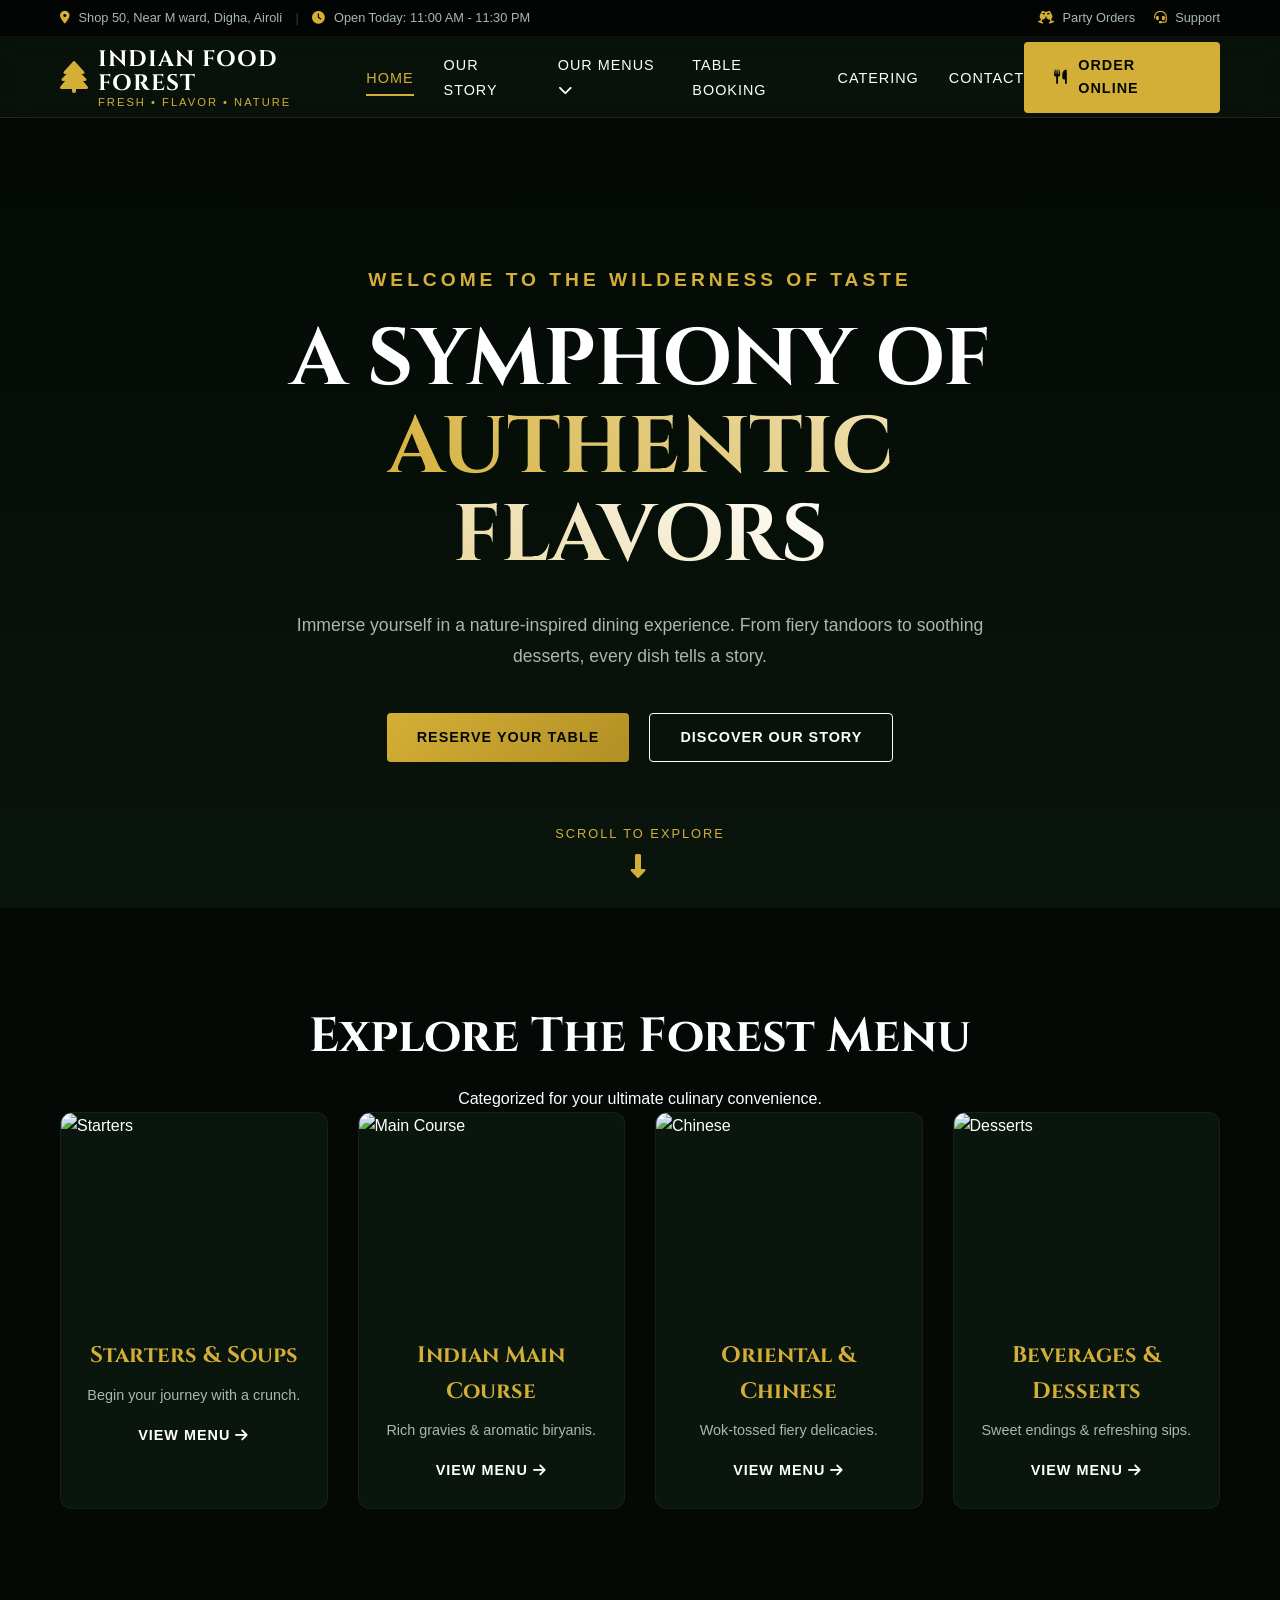
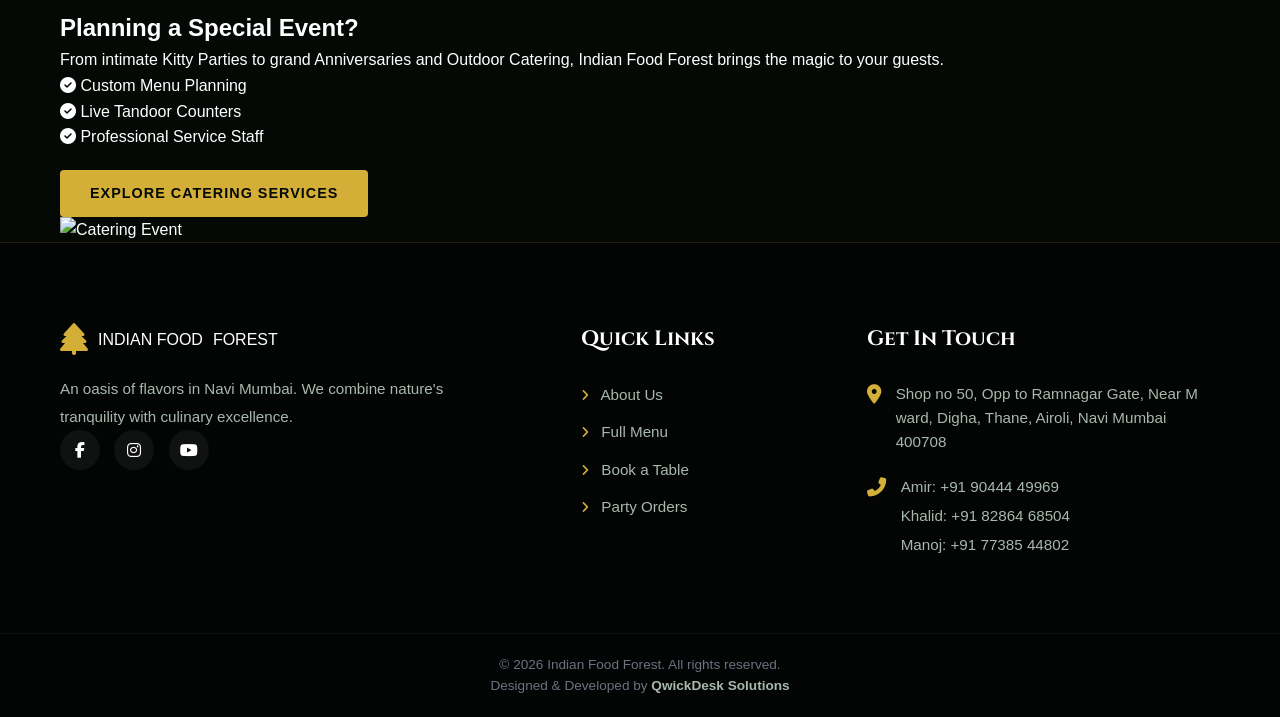
==== commit 1cd31cb3: "Update index.html" ====
--- a/index.html
+++ b/index.html
@@ -220,6 +220,7 @@
     </footer>
 
     <script src="https://unpkg.com/aos@2.3.1/dist/aos.js"></script>
+    <script src="main.js"></script>
     <script>
         // Initialize Scroll Animations
         AOS.init({
--- a/master.css
+++ b/master.css
@@ -0,0 +1,249 @@
+/* ==========================================================
+   MASTER CSS - INDIAN FOOD FOREST (10-PAGE ARCHITECTURE)
+   Engineered by QwickDesk Solutions
+========================================================== */
+
+/* --- 1. GLOBAL VARIABLES & RESETS --- */
+:root {
+    --bg-dark: #040905;
+    --forest-green: #0a160d;
+    --forest-light: #122616;
+    --gold-primary: #d4af37;
+    --gold-light: #f3e5ab;
+    --text-white: #ffffff;
+    --text-gray: #a8b8ae;
+    --veg: #2ecc71;
+    --nonveg: #e74c3c;
+    
+    --font-head: 'Cinzel', serif;
+    --font-body: 'Montserrat', sans-serif;
+    
+    --glass-bg: rgba(10, 22, 13, 0.7);
+    --glass-border: rgba(212, 175, 55, 0.15);
+    --transition: all 0.3s ease;
+}
+
+* { margin: 0; padding: 0; box-sizing: border-box; }
+html { scroll-behavior: smooth; }
+body { font-family: var(--font-body); background-color: var(--bg-dark); color: var(--text-white); overflow-x: hidden; line-height: 1.6; }
+a { text-decoration: none; color: inherit; }
+ul { list-style: none; }
+img { max-width: 100%; display: block; }
+
+.container { max-width: 1200px; margin: 0 auto; padding: 0 20px; }
+.section-padding { padding: 100px 0; }
+.text-center { text-align: center; }
+.mt-20 { margin-top: 20px; } .mt-40 { margin-top: 40px; } .mt-60 { margin-top: 60px; } .mb-30 { margin-bottom: 30px; }
+.text-gradient { background: linear-gradient(45deg, var(--gold-primary), #fff); -webkit-background-clip: text; -webkit-text-fill-color: transparent; }
+
+/* --- 2. GLOBAL BUTTONS --- */
+.btn { display: inline-flex; align-items: center; gap: 10px; padding: 12px 30px; font-weight: 600; text-transform: uppercase; letter-spacing: 1px; border-radius: 4px; transition: var(--transition); cursor: pointer; border: none; font-size: 0.9rem; }
+.btn-primary { background: var(--gold-primary); color: var(--bg-dark); }
+.btn-primary:hover { background: var(--text-white); transform: translateY(-3px); box-shadow: 0 10px 20px rgba(212,175,55,0.3); }
+.btn-solid-gold { background: linear-gradient(135deg, var(--gold-primary), #b38f24); color: var(--bg-dark); }
+.btn-solid-gold:hover { transform: translateY(-3px); box-shadow: 0 10px 20px rgba(212,175,55,0.4); color: white;}
+.btn-outline-light { border: 1px solid var(--text-white); color: var(--text-white); background: transparent; backdrop-filter: blur(5px); }
+.btn-outline-light:hover { background: var(--text-white); color: var(--bg-dark); }
+.btn-whatsapp { background: #25D366; color: white; border-radius: 30px; }
+.btn-whatsapp:hover { background: #1ebc5a; transform: translateY(-3px); box-shadow: 0 8px 15px rgba(37,211,102,0.3); }
+
+/* --- 3. TOP BAR & NAVBAR --- */
+.top-bar { background: #020503; padding: 8px 0; font-size: 0.8rem; color: var(--text-gray); border-bottom: 1px solid rgba(255,255,255,0.05); }
+.top-bar-flex { display: flex; justify-content: space-between; align-items: center; }
+.divider { margin: 0 10px; opacity: 0.3; }
+.contact-info i, .top-links i { color: var(--gold-primary); margin-right: 5px; }
+.top-links a { margin-left: 15px; transition: var(--transition); }
+.top-links a:hover { color: var(--gold-primary); }
+
+.main-header { position: sticky; top: 0; width: 100%; z-index: 1000; background: var(--glass-bg); backdrop-filter: blur(15px); border-bottom: 1px solid var(--glass-border); transition: var(--transition); }
+.main-header.scrolled { background: rgba(4, 9, 5, 0.98); box-shadow: 0 10px 30px rgba(0,0,0,0.5); padding: 5px 0; }
+.nav-container { display: flex; justify-content: space-between; align-items: center; height: 80px; transition: var(--transition); }
+.brand-logo { display: flex; align-items: center; gap: 10px; }
+.logo-icon { font-size: 2rem; color: var(--gold-primary); }
+.logo-text { display: flex; flex-direction: column; line-height: 1.1; }
+.logo-text .title { font-family: var(--font-head); font-size: 1.4rem; font-weight: 700; letter-spacing: 1px; }
+.logo-text .subtitle { font-size: 0.7rem; color: var(--gold-primary); letter-spacing: 2px; text-transform: uppercase; }
+
+.nav-list { display: flex; gap: 30px; align-items: center; }
+.nav-list > li > a { font-size: 0.9rem; font-weight: 500; text-transform: uppercase; letter-spacing: 1px; transition: var(--transition); position: relative; padding: 10px 0; }
+.nav-list > li > a::after { content: ''; position: absolute; width: 0; height: 2px; bottom: 0; left: 0; background: var(--gold-primary); transition: var(--transition); }
+.nav-list > li > a:hover::after, .nav-list > li > a.active::after { width: 100%; }
+.nav-list > li > a:hover, .nav-list > li > a.active { color: var(--gold-primary); }
+
+/* Dropdown Menu */
+.dropdown { position: relative; }
+.dropdown-menu { position: absolute; top: 100%; left: 0; background: var(--forest-green); min-width: 220px; box-shadow: 0 15px 30px rgba(0,0,0,0.5); border: 1px solid var(--glass-border); border-top: 3px solid var(--gold-primary); border-radius: 0 0 8px 8px; opacity: 0; visibility: hidden; transform: translateY(15px); transition: all 0.3s ease; z-index: 100; }
+.dropdown:hover .dropdown-menu { opacity: 1; visibility: visible; transform: translateY(0); }
+.dropdown-menu li { border-bottom: 1px solid rgba(255,255,255,0.05); }
+.dropdown-menu li:last-child { border-bottom: none; }
+.dropdown-menu a { display: block; padding: 12px 20px; color: var(--text-gray); font-size: 0.9rem; transition: var(--transition); }
+.dropdown-menu a:hover, .dropdown-menu a.active-dropdown { background: rgba(212,175,55,0.1); color: var(--gold-primary); padding-left: 25px; }
+
+.nav-actions { display: flex; align-items: center; gap: 20px; }
+.mobile-menu-btn { display: none; font-size: 1.5rem; color: var(--text-white); background: transparent; border: none; cursor: pointer; }
+
+/* --- 4. HERO SECTIONS --- */
+/* Index Hero */
+.hero-section { height: calc(100vh - 110px); position: relative; display: flex; align-items: center; justify-content: center; background: url('https://images.unsplash.com/photo-1542665952-1262d10e8d0e?q=80&w=2000') center/cover fixed; }
+.hero-overlay { position: absolute; inset: 0; background: linear-gradient(rgba(4,9,5,0.8), rgba(10,22,13,0.9)); }
+.hero-content { position: relative; z-index: 10; max-width: 800px; }
+.hero-tagline { color: var(--gold-primary); font-size: 1.2rem; letter-spacing: 4px; text-transform: uppercase; margin-bottom: 20px; }
+.hero-main-title { font-family: var(--font-head); font-size: 5rem; line-height: 1.1; margin-bottom: 30px; text-transform: uppercase; }
+.hero-desc { font-size: 1.1rem; color: var(--text-gray); margin-bottom: 40px; line-height: 1.8; }
+.hero-btn-group { display: flex; gap: 20px; justify-content: center; flex-wrap: wrap; }
+.scroll-indicator { position: absolute; bottom: 30px; left: 50%; transform: translateX(-50%); display: flex; flex-direction: column; align-items: center; gap: 10px; color: var(--gold-primary); font-size: 0.8rem; text-transform: uppercase; letter-spacing: 2px; }
+.scroll-indicator i { font-size: 1.5rem; animation: bounce 2s infinite; }
+@keyframes bounce { 0%, 20%, 50%, 80%, 100% { transform: translateY(0); } 40% { transform: translateY(-10px); } 60% { transform: translateY(-5px); } }
+
+/* Inner Pages Hero */
+.inner-hero { padding: 120px 0 80px; background-size: cover; background-position: center; border-bottom: 1px solid var(--glass-border); }
+.inner-title { font-family: var(--font-head); font-size: 3.5rem; color: var(--gold-primary); margin-bottom: 15px; }
+.inner-subtitle { font-size: 1.1rem; color: var(--text-gray); max-width: 600px; margin: 0 auto; }
+.breadcrumb { margin-bottom: 20px; font-size: 0.9rem; color: var(--text-gray); text-transform: uppercase; letter-spacing: 1px; }
+.breadcrumb a { color: var(--gold-primary); transition: var(--transition); }
+.breadcrumb a:hover { color: var(--text-white); }
+.breadcrumb i { margin: 0 10px; font-size: 0.8rem; }
+
+/* --- 5. CATEGORY SHOWCASE (INDEX & MENU HUB) --- */
+.category-grid, .hub-grid { display: grid; grid-template-columns: repeat(auto-fit, minmax(250px, 1fr)); gap: 30px; }
+.cat-card { background: var(--forest-green); border-radius: 12px; overflow: hidden; border: 1px solid rgba(255,255,255,0.05); transition: var(--transition); display: block; }
+.cat-card:hover { transform: translateY(-10px); border-color: var(--gold-primary); box-shadow: 0 15px 30px rgba(0,0,0,0.5); }
+.cat-img { height: 200px; overflow: hidden; }
+.cat-img img { width: 100%; height: 100%; object-fit: cover; transition: transform 0.6s ease; }
+.cat-card:hover .cat-img img { transform: scale(1.1); }
+.cat-content { padding: 25px; text-align: center; }
+.cat-content h3 { font-family: var(--font-head); font-size: 1.4rem; margin-bottom: 10px; color: var(--gold-primary); }
+.cat-content p { color: var(--text-gray); font-size: 0.9rem; margin-bottom: 15px; }
+.cat-link { color: var(--text-white); font-weight: 600; font-size: 0.9rem; text-transform: uppercase; letter-spacing: 1px; }
+.cat-card:hover .cat-link { color: var(--gold-primary); }
+
+.hub-card { position: relative; height: 350px; border-radius: 16px; overflow: hidden; display: flex; align-items: flex-end; padding: 30px; text-decoration: none; border: 1px solid var(--glass-border); }
+.hub-card-bg { position: absolute; inset: 0; background-size: cover; background-position: center; transition: transform 0.8s ease; filter: brightness(0.5); }
+.hub-card:hover .hub-card-bg { transform: scale(1.1); filter: brightness(0.3); }
+.hub-card-content { position: relative; z-index: 10; width: 100%; transition: var(--transition); }
+.hub-icon { font-size: 2.5rem; color: var(--gold-primary); margin-bottom: 15px; }
+.hub-card h2 { font-family: var(--font-head); font-size: 1.8rem; margin-bottom: 10px; color: white; }
+.hub-card p { color: #d1d5db; font-size: 0.95rem; margin-bottom: 20px; opacity: 0; transform: translateY(20px); transition: all 0.4s ease; display: -webkit-box; -webkit-line-clamp: 2; -webkit-box-orient: vertical; overflow: hidden; }
+.hub-btn { display: inline-block; color: var(--gold-primary); font-weight: 600; text-transform: uppercase; font-size: 0.9rem; letter-spacing: 1px; }
+.hub-card:hover .hub-card-content p { opacity: 1; transform: translateY(0); }
+
+/* --- 6. MENU DETAILS LAYOUT (STARTERS, MAIN COURSE, ETC.) --- */
+.menu-layout-grid { display: grid; grid-template-columns: 1fr 1fr; gap: 50px; }
+.menu-block { background: var(--forest-green); padding: 40px; border-radius: 16px; border: 1px solid var(--glass-border); box-shadow: 0 10px 30px rgba(0,0,0,0.3); }
+.block-header { display: flex; align-items: center; gap: 15px; margin-bottom: 30px; border-bottom: 1px dashed rgba(212,175,55,0.3); padding-bottom: 15px; }
+.block-header i { font-size: 2rem; }
+.icon-veg { color: var(--veg); } .icon-nonveg { color: var(--nonveg); }
+.block-header h2 { font-family: var(--font-head); font-size: 1.8rem; color: var(--gold-primary); }
+
+.menu-items-list li { display: flex; justify-content: space-between; align-items: flex-start; margin-bottom: 25px; border-bottom: 1px solid rgba(255,255,255,0.05); padding-bottom: 15px; }
+.menu-items-list li:last-child { margin-bottom: 0; border-bottom: none; padding-bottom: 0; }
+.item-info { width: 75%; position: relative; padding-left: 20px; }
+.diet-dot { position: absolute; left: 0; top: 6px; width: 10px; height: 10px; border-radius: 50%; }
+.veg-dot { background: var(--veg); box-shadow: 0 0 8px rgba(46,204,113,0.5); }
+.nonveg-dot { background: var(--nonveg); box-shadow: 0 0 8px rgba(231,76,60,0.5); }
+.item-info h4 { font-size: 1.1rem; color: var(--text-white); font-weight: 500; margin-bottom: 5px; }
+.item-desc { font-size: 0.85rem; color: var(--text-gray); line-height: 1.4; }
+.item-price { font-size: 1.2rem; font-weight: 700; color: var(--gold-primary); }
+.new-badge { background: var(--nonveg); color: white; font-size: 0.6rem; padding: 2px 6px; border-radius: 4px; vertical-align: middle; margin-left: 8px; font-weight: bold; }
+
+.order-cta-box { background: rgba(212,175,55,0.05); padding: 40px; border-radius: 16px; border: 1px solid var(--gold-primary); }
+.order-cta-box h3 { font-family: var(--font-head); font-size: 2rem; color: var(--gold-primary); margin-bottom: 10px; }
+.whatsapp-btn-group { display: flex; justify-content: center; gap: 15px; margin-top: 25px; flex-wrap: wrap; }
+
+/* --- 7. FORMS & CONTACT (GLASSMORPHISM UI) --- */
+.glass-card { background: var(--glass-bg); backdrop-filter: blur(10px); border: 1px solid var(--glass-border); padding: 40px; border-radius: 16px; }
+.form-title { font-family: var(--font-head); font-size: 2rem; color: var(--gold-primary); margin-bottom: 10px; }
+.form-group { margin-bottom: 20px; }
+.form-row { display: grid; grid-template-columns: 1fr 1fr; gap: 20px; }
+label { display: block; margin-bottom: 8px; font-size: 0.9rem; color: var(--text-gray); }
+.form-control { width: 100%; padding: 12px 15px; background: rgba(0,0,0,0.5); border: 1px solid rgba(255,255,255,0.1); color: white; border-radius: 6px; font-family: var(--font-body); font-size: 1rem; transition: var(--transition); }
+.form-control:focus { outline: none; border-color: var(--gold-primary); background: rgba(0,0,0,0.8); }
+
+.contact-grid, .reservation-grid { display: grid; grid-template-columns: 1fr 1fr; gap: 50px; align-items: center; }
+.section-tag { color: var(--gold-primary); text-transform: uppercase; letter-spacing: 2px; font-size: 0.9rem; margin-bottom: 10px; }
+.section-title { font-family: var(--font-head); font-size: 3rem; margin-bottom: 20px; line-height: 1.2; }
+.contact-method, .info-item { display: flex; align-items: flex-start; gap: 20px; margin-bottom: 25px; }
+.icon-box, .info-item i { width: 50px; height: 50px; background: rgba(212,175,55,0.1); color: var(--gold-primary); display: flex; justify-content: center; align-items: center; border-radius: 50%; font-size: 1.5rem; flex-shrink: 0; }
+.method-details h3, .info-item h4 { font-size: 1.2rem; margin-bottom: 5px; color: var(--text-white); }
+.method-details p, .info-item p { color: var(--text-gray); font-size: 0.95rem; }
+.method-details a { color: var(--gold-primary); transition: var(--transition); }
+.method-details a:hover { color: white; }
+
+/* --- 8. STORY & CATERING SECTIONS --- */
+.story-grid { display: grid; grid-template-columns: 1fr 1fr; gap: 60px; align-items: center; }
+.story-image-stack { position: relative; height: 500px; }
+.img-back { position: absolute; width: 70%; height: 80%; object-fit: cover; border-radius: 12px; top: 0; right: 0; }
+.img-front { position: absolute; width: 65%; height: 75%; object-fit: cover; border-radius: 12px; bottom: 0; left: 0; border: 5px solid var(--bg-dark); box-shadow: 0 15px 30px rgba(0,0,0,0.5); }
+.stats-row { display: flex; gap: 30px; margin-top: 40px; padding-top: 30px; border-top: 1px solid rgba(255,255,255,0.1); }
+.stat-box h3 { font-family: var(--font-head); font-size: 2.5rem; }
+.stat-box p { font-size: 0.85rem; color: var(--text-gray); text-transform: uppercase; letter-spacing: 1px; }
+
+.team-grid { display: grid; grid-template-columns: repeat(auto-fit, minmax(280px, 1fr)); gap: 30px; margin-top: 50px; }
+.team-card { background: var(--forest-light); padding: 40px 30px; border-radius: 12px; text-align: center; border: 1px solid var(--glass-border); transition: var(--transition); }
+.team-card:hover { transform: translateY(-10px); border-color: var(--gold-primary); }
+.team-icon { width: 80px; height: 80px; background: var(--gold-primary); color: var(--bg-dark); border-radius: 50%; display: flex; justify-content: center; align-items: center; font-size: 2rem; margin: 0 auto 20px; }
+.team-card h3 { font-family: var(--font-head); font-size: 1.5rem; margin-bottom: 5px; }
+.team-role { color: var(--text-gray); font-size: 0.9rem; margin-bottom: 20px; }
+.team-contact { display: inline-block; color: var(--gold-primary); font-weight: 600; font-size: 0.9rem; }
+
+.catering-grid { display: grid; grid-template-columns: repeat(auto-fit, minmax(300px, 1fr)); gap: 30px; }
+.catering-card { background: var(--forest-green); border-radius: 16px; overflow: hidden; border: 1px solid rgba(255,255,255,0.05); }
+.catering-card .card-img { height: 220px; }
+.catering-card .card-content { padding: 30px; }
+.catering-card h3 { font-family: var(--font-head); font-size: 1.5rem; color: var(--gold-primary); margin-bottom: 15px; }
+.inquiry-flex { display: grid; grid-template-columns: 1fr 1fr; gap: 50px; align-items: center; }
+.perks-list li { margin-bottom: 15px; font-size: 1.1rem; }
+
+/* --- 9. GLOBAL FOOTER --- */
+.site-footer { background: #020503; padding: 80px 0 20px; border-top: 1px solid var(--glass-border); }
+.footer-grid { display: grid; grid-template-columns: 2fr 1fr 1.5fr; gap: 50px; margin-bottom: 50px; }
+.footer-logo { margin-bottom: 20px; }
+.footer-about p { color: var(--text-gray); font-size: 0.95rem; line-height: 1.8; max-width: 400px; }
+.social-icons a { display: inline-flex; justify-content: center; align-items: center; width: 40px; height: 40px; background: rgba(255,255,255,0.05); border-radius: 50%; margin-right: 10px; transition: var(--transition); color: var(--text-white); }
+.social-icons a:hover { background: var(--gold-primary); color: var(--bg-dark); transform: translateY(-3px); }
+.footer-links h3, .footer-contact h3 { font-family: var(--font-head); font-size: 1.3rem; color: var(--text-white); margin-bottom: 25px; }
+.footer-links ul li { margin-bottom: 12px; }
+.footer-links ul li a { color: var(--text-gray); transition: var(--transition); font-size: 0.95rem; }
+.footer-links ul li a:hover { color: var(--gold-primary); padding-left: 5px; }
+.footer-links i { font-size: 0.8rem; margin-right: 8px; color: var(--gold-primary); }
+.contact-list li { display: flex; gap: 15px; margin-bottom: 20px; color: var(--text-gray); font-size: 0.95rem; line-height: 1.6; }
+.contact-list i { color: var(--gold-primary); font-size: 1.2rem; margin-top: 3px; }
+.phones a { display: block; color: var(--text-gray); margin-bottom: 5px; transition: var(--transition); }
+.phones a:hover { color: var(--text-white); }
+
+.footer-bottom { padding-top: 20px; border-top: 1px solid rgba(255,255,255,0.05); color: #6b7280; font-size: 0.85rem; display: flex; flex-direction: column; gap: 10px; }
+.agency-credit a { color: var(--text-gray); font-weight: 600; transition: var(--transition); }
+.agency-credit a:hover { color: var(--gold-primary); }
+
+/* --- 10. MEDIA QUERIES (MOBILE RESPONSIVENESS) --- */
+@media (max-width: 991px) {
+    .hero-main-title { font-size: 3.5rem; }
+    .inner-title { font-size: 2.8rem; }
+    .menu-layout-grid, .contact-grid, .reservation-grid, .story-grid, .inquiry-flex { grid-template-columns: 1fr; gap: 40px; }
+    .footer-grid { grid-template-columns: 1fr 1fr; }
+    .story-image-stack { height: 400px; }
+}
+
+@media (max-width: 768px) {
+    .top-bar { display: none; }
+    .nav-actions .btn { display: none; }
+    .mobile-menu-btn { display: block; }
+    
+    /* Mobile Menu Magic */
+    .nav-menu { position: fixed; top: 80px; left: -100%; width: 100%; height: calc(100vh - 80px); background: rgba(4,9,5,0.98); backdrop-filter: blur(10px); transition: 0.4s ease-in-out; overflow-y: auto; padding: 40px 20px; border-top: 1px solid rgba(255,255,255,0.05); }
+    .nav-menu.active { left: 0; }
+    .nav-list { flex-direction: column; align-items: flex-start; width: 100%; }
+    .nav-list > li { width: 100%; border-bottom: 1px solid rgba(255,255,255,0.05); }
+    .nav-list > li > a { display: block; padding: 15px 0; font-size: 1.1rem; }
+    
+    /* Mobile Dropdown Fix */
+    .dropdown-menu { position: static; box-shadow: none; border: none; background: rgba(255,255,255,0.02); min-width: 100%; opacity: 1; visibility: visible; transform: none; display: none; padding-left: 20px; }
+    .dropdown.active .dropdown-menu { display: block; }
+    
+    .hero-main-title { font-size: 2.5rem; }
+    .hero-btn-group { flex-direction: column; padding: 0 20px; }
+    .form-row { grid-template-columns: 1fr; }
+    .footer-grid { grid-template-columns: 1fr; gap: 30px; }
+    .stats-row { flex-direction: column; gap: 20px; }
+                     }
+  
